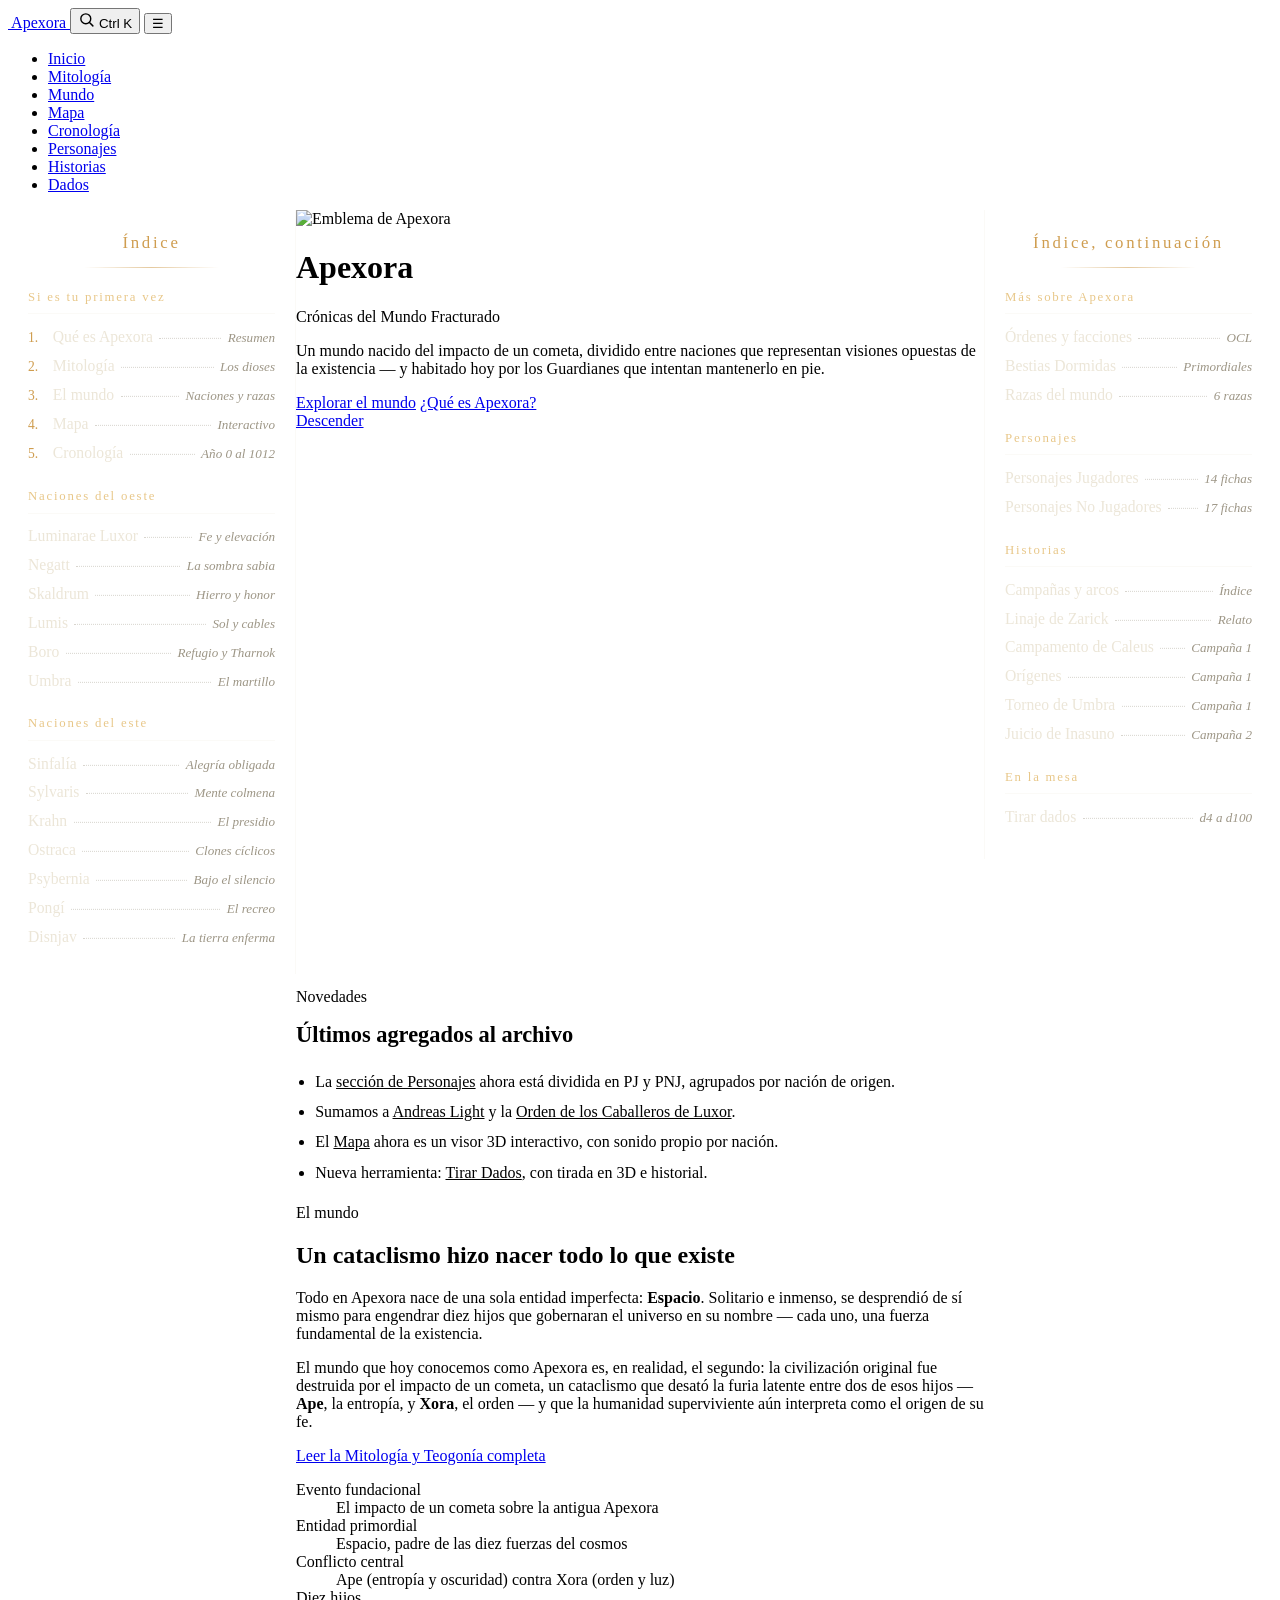
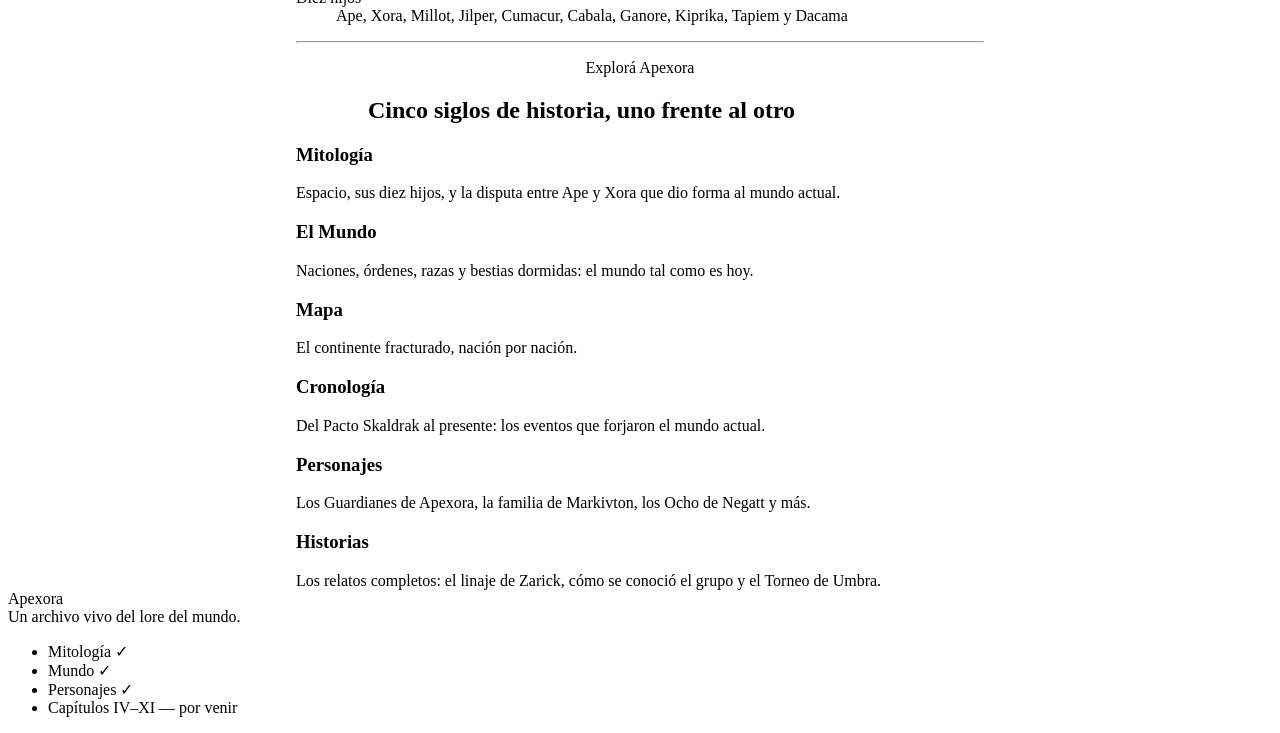
==== index.html @ 6aad014c "one more" ====
<!DOCTYPE html>
<html lang="es">
<head>
<meta charset="UTF-8">
<meta name="viewport" content="width=device-width, initial-scale=1.0">
<title>Apexora — Crónicas del Mundo Fracturado</title>
<meta name="description" content="Apexora: un mundo nacido del impacto de un cometa. Mitología, naciones, historia y los Guardianes que lo habitan hoy.">
<link rel="icon" href="assets/favicon.png" type="image/png">
<link rel="stylesheet" href="css/style.css">
<script>document.documentElement.classList.add('js');</script>

<style>
/* ==========================================================
   Portada con índices laterales (estilo índice de libro)
   Todo lo de esta portada vive acá, con prefijo .home-shell / .ix-
   ========================================================== */

.home-shell {
  --nav-h: 4.25rem;
  --ix-gold: var(--gold, #cf9d4f);
  --ix-gold-soft: var(--gold-soft, #e8c789);
  --ix-ink: var(--ink, #ece6d8);
  --ix-dim: var(--ink-dim, #9d9686);
  --ix-faint: var(--ink-faint, #6c6759);
  --ix-line: var(--line-strong, rgba(236, 230, 216, 0.2));

  display: grid;
  grid-template-columns: minmax(0, 1fr);
  grid-template-areas: "hero" "left" "right" "main";
  max-width: none;
  margin: 0;
}
.home-shell > .hero      { grid-area: hero; min-width: 0; min-height: 0; }
.home-shell > .ix-left   { grid-area: left; }
.home-shell > .ix-right  { grid-area: right; }
.home-shell > main       { grid-area: main; min-width: 0; }
.home-shell [id]         { scroll-margin-top: calc(var(--nav-h) + 1rem); }

/* ---------- El índice ---------- */
.book-index {
  padding: 1.4rem 1.25rem 1.75rem;
  font-size: 0.98rem;
  line-height: 1.35;
  border-top: 1px solid var(--ix-line);
}

.ix-title {
  margin: 0;
  text-align: center;
  text-wrap: balance;
  font-family: var(--f-display, "Cinzel", serif);
  font-size: 1.05rem;
  font-weight: 500;
  letter-spacing: 0.16em;
  color: var(--ix-gold);
}
.ix-title::after {
  content: "";
  display: block;
  width: 55%;
  height: 1px;
  margin: 0.75rem auto 0;
  background: linear-gradient(90deg, transparent, var(--ix-gold), transparent);
  opacity: 0.55;
}

.ix-group { margin-top: 1.3rem; }
.ix-group > summary {
  display: flex;
  align-items: center;
  justify-content: space-between;
  cursor: pointer;
  list-style: none;
  font-family: var(--f-display, "Cinzel", serif);
  font-size: 0.8rem;
  letter-spacing: 0.14em;
  color: var(--ix-gold-soft);
  padding-bottom: 0.45rem;
  border-bottom: 1px solid var(--ix-line);
}
.ix-group > summary::-webkit-details-marker { display: none; }
.ix-group > summary::after {
  content: "";
  width: 0.45rem; height: 0.45rem;
  border-right: 1.5px solid currentColor;
  border-bottom: 1.5px solid currentColor;
  transform: rotate(45deg) translateY(-2px);
  transition: transform 0.2s;
}
.ix-group[open] > summary::after { transform: rotate(-135deg) translateY(-2px); }

.ix-list { list-style: none; margin: 0.5rem 0 0; padding: 0; }
.ix-list li { position: relative; }

/* marcapáginas: aparece al señalar una entrada */
.ix-list li::before {
  content: "";
  position: absolute;
  left: -0.7rem; top: 0.3rem; bottom: 0.3rem;
  width: 2px;
  background: var(--ix-gold);
  transform: scaleY(0);
  transform-origin: top;
  transition: transform 0.18s ease-out;
}
.ix-list li:hover::before,
.ix-list li:focus-within::before { transform: scaleY(1); }

.ix-list a {
  display: flex;
  align-items: baseline;
  gap: 0.4rem;
  padding: 0.24rem 0;
  color: var(--ix-ink);
  text-decoration: none;
}
.ix-name { flex: 0 1 auto; }
.ix-lead {
  flex: 1 1 0.75rem;
  min-width: 0.75rem;
  border-bottom: 1px dotted var(--ix-dim);
  opacity: 0.4;
  transform: translateY(-0.2em);
}
.ix-note {
  flex: none;
  font-size: 0.82rem;
  font-style: italic;
  color: var(--ix-dim);
}
.ix-list a:hover .ix-name,
.ix-list a:focus-visible .ix-name { color: var(--ix-gold-soft); }
.ix-list a:hover .ix-lead,
.ix-list a:focus-visible .ix-lead { border-color: var(--ix-gold); opacity: 1; }

/* ruta numerada (esta sí es una secuencia) */
.ix-steps { counter-reset: ixstep; }
.ix-steps li { counter-increment: ixstep; }
.ix-steps a::before {
  content: counter(ixstep) ".";
  flex: none;
  width: 1.15rem;
  font-family: var(--f-display, "Cinzel", serif);
  font-size: 0.85rem;
  color: var(--ix-gold);
}

/* ---------- Angosto (celular): índices apilados, grupos plegables ---------- */
@media (max-width: 1179px) {
  /* el índice va justo debajo del hero, así que no hace falta "Descender" */
  .home-shell > .hero { padding: 5rem 1.75rem 3.5rem; }
  .home-shell > .hero .scroll-cue { display: none; }
}

/* Tablet: dos índices lado a lado, todo abierto */
@media (min-width: 720px) and (max-width: 1179px) {
  .home-shell {
    grid-template-columns: repeat(2, minmax(0, 1fr));
    grid-template-areas: "hero hero" "left right" "main main";
  }
  .home-shell > .ix-left { border-right: 1px solid var(--ix-line); }
}

/* Tablet y escritorio: los grupos no se pliegan */
@media (min-width: 720px) {
  .ix-group > summary { cursor: default; pointer-events: none; }
  .ix-group > summary::after { display: none; }
}

/* ---------- Ancho: índice | portada | índice ---------- */
@media (min-width: 1180px) {
  .home-shell {
    grid-template-columns: 18rem minmax(0, 1fr) 18rem;
    grid-template-areas:
      "left hero  right"
      "left main  right";
  }
  .home-shell > .hero { min-height: calc(100vh - var(--nav-h)); }

  .book-index {
    align-self: start;
    position: sticky;
    top: var(--nav-h);
    max-height: calc(100vh - var(--nav-h));
    max-height: calc(100dvh - var(--nav-h));
    overflow-y: auto;
    overscroll-behavior: contain;
    border-top: 0;
    scrollbar-width: thin;
    scrollbar-color: rgba(207, 157, 79, 0.35) transparent;
  }
  .ix-left  { border-right: 1px solid var(--ix-line); }
  .ix-right { border-left:  1px solid var(--ix-line); }
  .has-fixed-nav .book-index { padding-top: calc(var(--nav-h) + 1rem); }

  /* la columna central es más angosta: se reacomoda */
  .home-shell .intro-grid { grid-template-columns: minmax(0, 1fr); gap: 2rem; }
  .home-shell .nation-grid.cols-3 { grid-template-columns: repeat(2, minmax(0, 1fr)); }
}

@media (min-width: 1700px) {
  .home-shell { grid-template-columns: 20rem minmax(0, 1fr) 20rem; }
  .book-index { font-size: 1.03rem; padding-left: 1.5rem; padding-right: 1.5rem; }
}

/* Pantallas muy anchas: la columna central vuelve a tener lugar para el diseño original */
@media (min-width: 1500px) {
  .home-shell .intro-grid { grid-template-columns: 1.1fr 0.9fr; gap: 3rem; }
  .home-shell .nation-grid.cols-3 { grid-template-columns: repeat(3, minmax(0, 1fr)); }
}


/* ---------- Entrada animada del índice ----------
   Cada columna se desliza desde su borde; luego el título, los grupos y las
   entradas aparecen en cascada: el nombre entra, la línea de puntos se traza
   hacia la derecha y la nota se desvanece al final. En tablet y celular se
   dispara al llegar al índice; en escritorio, apenas carga la página. */
.js .book-index {
  --ix-ease: cubic-bezier(0.22, 0.72, 0.2, 1);
  --ix-from: -26px;
}
.js .ix-right { --ix-from: 26px; }

.js .book-index .ix-title,
.js .book-index .ix-group > summary,
.js .book-index .ix-list li {
  opacity: 0;
  transform: translateX(var(--ix-from));
  transition: opacity 0.75s var(--ix-ease), transform 0.9s var(--ix-ease);
  transition-delay: calc(var(--ix-base, 0.2s) + var(--i, 0) * 34ms);
}
.js .ix-title::after {
  transform: scaleX(0);
  transition: transform 1s var(--ix-ease);
  transition-delay: calc(var(--ix-base, 0.2s) + 0.25s);
}
.js .ix-lead {
  transform-origin: left center;
  transform: translateY(-0.2em) scaleX(0);
  transition: transform 0.85s var(--ix-ease);
  transition-delay: calc(var(--ix-base, 0.2s) + var(--i, 0) * 34ms + 0.22s);
}
.js .ix-note {
  opacity: 0;
  transition: opacity 0.6s ease;
  transition-delay: calc(var(--ix-base, 0.2s) + var(--i, 0) * 34ms + 0.4s);
}

.js .book-index.is-in .ix-title,
.js .book-index.is-in .ix-group > summary,
.js .book-index.is-in .ix-list li { opacity: 1; transform: none; }
.js .book-index.is-in .ix-title::after { transform: scaleX(1); }
.js .book-index.is-in .ix-lead { transform: translateY(-0.2em) scaleX(1); }
.js .book-index.is-in .ix-note { opacity: 1; }

@media (prefers-reduced-motion: reduce) {
  .js .book-index .ix-title,
  .js .book-index .ix-group > summary,
  .js .book-index .ix-list li,
  .js .ix-note { opacity: 1; transform: none; transition: none; }
  .js .ix-title::after { transform: none; transition: none; }
  .js .ix-lead { transform: translateY(-0.2em); transition: none; }
}

@media (prefers-reduced-motion: reduce) {
  .ix-list li::before, .ix-group > summary::after { transition: none; }
}
</style>
</head>
<body>

<nav class="nav">
  <div class="nav-inner">
    <a href="index.html" class="nav-logo">
      <img class="nav-logo-mark" src="assets/logo-96.png" alt="">
      Apexora
    </a>
    <button class="nav-search-btn" id="search-trigger" type="button" aria-label="Buscar en Apexora (Ctrl K)">
      <svg viewBox="0 0 24 24" width="17" height="17" aria-hidden="true"><circle cx="11" cy="11" r="7" fill="none" stroke="currentColor" stroke-width="2"/><line x1="21" y1="21" x2="16.2" y2="16.2" stroke="currentColor" stroke-width="2" stroke-linecap="round"/></svg>
      <span class="nav-search-kbd">Ctrl K</span>
    </button>
    <button class="nav-toggle" aria-label="Abrir menú" aria-expanded="false">&#9776;</button>
    <ul class="nav-links">
      <li><a href="index.html" class="active">Inicio</a></li>
      <li><a href="mitologia.html">Mitología</a></li>
      <li><a href="mundo.html">Mundo</a></li>
      <li><a href="mapa.html">Mapa</a></li>
      <li><a href="linea-tiempo.html">Cronología</a></li>
      <li><a href="personajes.html">Personajes</a></li>
      <li><a href="historias.html">Historias</a></li>
      <li><a href="dados.html">Dados</a></li>
    </ul>
  </div>
</nav>

<div class="search-overlay" id="search-overlay" hidden>
  <div class="search-modal" role="dialog" aria-modal="true" aria-label="Buscar en Apexora">
    <div class="search-input-row">
      <svg viewBox="0 0 24 24" width="18" height="18" aria-hidden="true"><circle cx="11" cy="11" r="7" fill="none" stroke="currentColor" stroke-width="2"/><line x1="21" y1="21" x2="16.2" y2="16.2" stroke="currentColor" stroke-width="2" stroke-linecap="round"/></svg>
      <input type="text" id="search-input" placeholder="Buscar naciones, personajes, historias..." autocomplete="off" aria-label="Buscar en Apexora">
      <kbd>Esc</kbd>
    </div>
    <ul class="search-results" id="search-results"></ul>
    <p class="search-empty hint" id="search-empty" hidden>Sin resultados. Probá con otro término.</p>
  </div>
</div>


<div class="home-shell">

  <!-- ===== Índice izquierdo ===== -->
  <nav class="book-index ix-left" aria-label="Índice del sitio, primera parte">
    <h2 class="ix-title">Índice</h2>

    <details class="ix-group" open>
      <summary>Si es tu primera vez</summary>
      <ol class="ix-list ix-steps">
        <li><a href="#que-es"><span class="ix-name">Qué es Apexora</span><span class="ix-lead" aria-hidden="true"></span><span class="ix-note">Resumen</span></a></li>
        <li><a href="mitologia.html"><span class="ix-name">Mitología</span><span class="ix-lead" aria-hidden="true"></span><span class="ix-note">Los dioses</span></a></li>
        <li><a href="mundo.html"><span class="ix-name">El mundo</span><span class="ix-lead" aria-hidden="true"></span><span class="ix-note">Naciones y razas</span></a></li>
        <li><a href="mapa.html"><span class="ix-name">Mapa</span><span class="ix-lead" aria-hidden="true"></span><span class="ix-note">Interactivo</span></a></li>
        <li><a href="linea-tiempo.html"><span class="ix-name">Cronología</span><span class="ix-lead" aria-hidden="true"></span><span class="ix-note">Año 0 al 1012</span></a></li>
      </ol>
    </details>

    <details class="ix-group" open>
      <summary>Naciones del oeste</summary>
      <ul class="ix-list">
        <li><a href="mundo.html#nacion-luminarae"><span class="ix-name">Luminarae Luxor</span><span class="ix-lead" aria-hidden="true"></span><span class="ix-note">Fe y elevación</span></a></li>
        <li><a href="mundo.html#nacion-negatt"><span class="ix-name">Negatt</span><span class="ix-lead" aria-hidden="true"></span><span class="ix-note">La sombra sabia</span></a></li>
        <li><a href="mundo.html#nacion-skaldrum"><span class="ix-name">Skaldrum</span><span class="ix-lead" aria-hidden="true"></span><span class="ix-note">Hierro y honor</span></a></li>
        <li><a href="mundo.html#nacion-lumis"><span class="ix-name">Lumis</span><span class="ix-lead" aria-hidden="true"></span><span class="ix-note">Sol y cables</span></a></li>
        <li><a href="mundo.html#nacion-boro"><span class="ix-name">Boro</span><span class="ix-lead" aria-hidden="true"></span><span class="ix-note">Refugio y Tharnok</span></a></li>
        <li><a href="mundo.html#nacion-umbra"><span class="ix-name">Umbra</span><span class="ix-lead" aria-hidden="true"></span><span class="ix-note">El martillo</span></a></li>
      </ul>
    </details>

    <details class="ix-group" open>
      <summary>Naciones del este</summary>
      <ul class="ix-list">
        <li><a href="mundo.html#nacion-sinfalia"><span class="ix-name">Sinfalía</span><span class="ix-lead" aria-hidden="true"></span><span class="ix-note">Alegría obligada</span></a></li>
        <li><a href="mundo.html#nacion-sylvaris"><span class="ix-name">Sylvaris</span><span class="ix-lead" aria-hidden="true"></span><span class="ix-note">Mente colmena</span></a></li>
        <li><a href="mundo.html#nacion-krahn"><span class="ix-name">Krahn</span><span class="ix-lead" aria-hidden="true"></span><span class="ix-note">El presidio</span></a></li>
        <li><a href="mundo.html#nacion-ostraca"><span class="ix-name">Ostraca</span><span class="ix-lead" aria-hidden="true"></span><span class="ix-note">Clones cíclicos</span></a></li>
        <li><a href="mundo.html#nacion-psybernia"><span class="ix-name">Psybernia</span><span class="ix-lead" aria-hidden="true"></span><span class="ix-note">Bajo el silencio</span></a></li>
        <li><a href="mundo.html#nacion-pongi"><span class="ix-name">Pongí</span><span class="ix-lead" aria-hidden="true"></span><span class="ix-note">El recreo</span></a></li>
        <li><a href="mundo.html#nacion-disnjav"><span class="ix-name">Disnjav</span><span class="ix-lead" aria-hidden="true"></span><span class="ix-note">La tierra enferma</span></a></li>
      </ul>
    </details>
  </nav>

  <!-- ===== Centro: la portada de siempre ===== -->
  <header class="hero">
    <div class="starfield" aria-hidden="true"></div>
    <img class="hero-emblem" src="assets/logo-360.png" alt="Emblema de Apexora">
    <h1>Apexora</h1>
    <p class="tagline">Crónicas del Mundo Fracturado</p>
    <p class="lede">Un mundo nacido del impacto de un cometa, dividido entre naciones que representan visiones opuestas de la existencia — y habitado hoy por los Guardianes que intentan mantenerlo en pie.</p>
    <div class="hero-actions">
      <a href="mundo.html" class="btn btn-primary">Explorar el mundo</a>
      <a href="#que-es" class="btn btn-ghost">¿Qué es Apexora?</a>
    </div>
    <a href="#que-es" class="scroll-cue">Descender</a>
  </header>

  <main>

  <section style="padding-top:3rem;">
    <div class="wrap">
      <div class="panel" style="border-top:2px solid var(--gold-soft);">
        <p class="eyebrow">Novedades</p>
        <h2 style="margin-top:0.5rem;font-size:1.4rem;">Últimos agregados al archivo</h2>
        <ul style="margin-top:1rem;padding-left:1.2rem;color:var(--ink-dim);line-height:1.9;">
          <li>La <a href="personajes.html#pj" style="color:var(--gold-soft);">sección de Personajes</a> ahora está dividida en PJ y PNJ, agrupados por nación de origen.</li>
          <li>Sumamos a <a href="personajes.html#personaje-andreas" style="color:var(--gold-soft);">Andreas Light</a> y la <a href="mundo.html#orden-ocl" style="color:var(--gold-soft);">Orden de los Caballeros de Luxor</a>.</li>
          <li>El <a href="mapa.html" style="color:var(--gold-soft);">Mapa</a> ahora es un visor 3D interactivo, con sonido propio por nación.</li>
          <li>Nueva herramienta: <a href="dados.html" style="color:var(--gold-soft);">Tirar Dados</a>, con tirada en 3D e historial.</li>
        </ul>
      </div>
    </div>
  </section>

  <section id="que-es">
    <div class="wrap">
      <div class="intro-grid">
        <div class="prose">
          <p class="eyebrow">El mundo</p>
          <h2>Un cataclismo hizo nacer todo lo que existe</h2>
          <p>Todo en Apexora nace de una sola entidad imperfecta: <strong>Espacio</strong>. Solitario e inmenso, se desprendió de sí mismo para engendrar diez hijos que gobernaran el universo en su nombre — cada uno, una fuerza fundamental de la existencia.</p>
          <p>El mundo que hoy conocemos como Apexora es, en realidad, el segundo: la civilización original fue destruida por el impacto de un cometa, un cataclismo que desató la furia latente entre dos de esos hijos — <strong>Ape</strong>, la entropía, y <strong>Xora</strong>, el orden — y que la humanidad superviviente aún interpreta como el origen de su fe.</p>
          <p><a href="mitologia.html" class="btn btn-ghost" style="margin-top:0.5rem;">Leer la Mitología y Teogonía completa</a></p>
        </div>
        <dl class="fact-list">
          <div>
            <dt>Evento fundacional</dt>
            <dd>El impacto de un cometa sobre la antigua Apexora</dd>
          </div>
          <div>
            <dt>Entidad primordial</dt>
            <dd>Espacio, padre de las diez fuerzas del cosmos</dd>
          </div>
          <div>
            <dt>Conflicto central</dt>
            <dd>Ape (entropía y oscuridad) contra Xora (orden y luz)</dd>
          </div>
          <div>
            <dt>Diez hijos</dt>
            <dd>Ape, Xora, Millot, Jilper, Cumacur, Cabala, Ganore, Kiprika, Tapiem y Dacama</dd>
          </div>
        </dl>
      </div>
    </div>
  </section>

  <hr class="divider">

  <section>
    <div class="wrap">
      <div class="section-head center" style="margin-left:auto;margin-right:auto;max-width:34rem;">
        <p class="eyebrow" style="text-align:center;">Explorá Apexora</p>
        <h2>Cinco siglos de historia, uno frente al otro</h2>
      </div>
      <div class="nation-grid cols-3">
        <article class="nation-card">
          <h3><a href="mitologia.html" style="text-decoration:none;color:inherit;">Mitología</a></h3>
          <p style="color:var(--ink-dim);margin:0;">Espacio, sus diez hijos, y la disputa entre Ape y Xora que dio forma al mundo actual.</p>
        </article>
        <article class="nation-card">
          <h3><a href="mundo.html" style="text-decoration:none;color:inherit;">El Mundo</a></h3>
          <p style="color:var(--ink-dim);margin:0;">Naciones, órdenes, razas y bestias dormidas: el mundo tal como es hoy.</p>
        </article>
        <article class="nation-card">
          <h3><a href="mapa.html" style="text-decoration:none;color:inherit;">Mapa</a></h3>
          <p style="color:var(--ink-dim);margin:0;">El continente fracturado, nación por nación.</p>
        </article>
        <article class="nation-card umbra-accent">
          <h3><a href="linea-tiempo.html" style="text-decoration:none;color:inherit;">Cronología</a></h3>
          <p style="color:var(--ink-dim);margin:0;">Del Pacto Skaldrak al presente: los eventos que forjaron el mundo actual.</p>
        </article>
        <article class="nation-card umbra-accent">
          <h3><a href="personajes.html" style="text-decoration:none;color:inherit;">Personajes</a></h3>
          <p style="color:var(--ink-dim);margin:0;">Los Guardianes de Apexora, la familia de Markivton, los Ocho de Negatt y más.</p>
        </article>
        <article class="nation-card umbra-accent">
          <h3><a href="historias.html" style="text-decoration:none;color:inherit;">Historias</a></h3>
          <p style="color:var(--ink-dim);margin:0;">Los relatos completos: el linaje de Zarick, cómo se conoció el grupo y el Torneo de Umbra.</p>
        </article>
      </div>
    </div>
  </section>

  </main>

  <!-- ===== Índice derecho ===== -->
  <nav class="book-index ix-right" aria-label="Índice del sitio, segunda parte">
    <h2 class="ix-title">Índice, continuación</h2>

    <details class="ix-group" open>
      <summary>Más sobre Apexora</summary>
      <ul class="ix-list">
        <li><a href="mundo.html#ordenes"><span class="ix-name">Órdenes y facciones</span><span class="ix-lead" aria-hidden="true"></span><span class="ix-note">OCL</span></a></li>
        <li><a href="mundo.html#bestias"><span class="ix-name">Bestias Dormidas</span><span class="ix-lead" aria-hidden="true"></span><span class="ix-note">Primordiales</span></a></li>
        <li><a href="mundo.html#razas"><span class="ix-name">Razas del mundo</span><span class="ix-lead" aria-hidden="true"></span><span class="ix-note">6 razas</span></a></li>
      </ul>
    </details>

    <details class="ix-group" open>
      <summary>Personajes</summary>
      <ul class="ix-list">
        <li><a href="personajes.html#pj"><span class="ix-name">Personajes Jugadores</span><span class="ix-lead" aria-hidden="true"></span><span class="ix-note">14 fichas</span></a></li>
        <li><a href="personajes.html#pnj"><span class="ix-name">Personajes No Jugadores</span><span class="ix-lead" aria-hidden="true"></span><span class="ix-note">17 fichas</span></a></li>
      </ul>
    </details>

    <details class="ix-group" open>
      <summary>Historias</summary>
      <ul class="ix-list">
        <li><a href="historias.html#campanas"><span class="ix-name">Campañas y arcos</span><span class="ix-lead" aria-hidden="true"></span><span class="ix-note">Índice</span></a></li>
        <li><a href="historias.html#linaje-zarick"><span class="ix-name">Linaje de Zarick</span><span class="ix-lead" aria-hidden="true"></span><span class="ix-note">Relato</span></a></li>
        <li><a href="historias.html#guardianes-1"><span class="ix-name">Campamento de Caleus</span><span class="ix-lead" aria-hidden="true"></span><span class="ix-note">Campaña 1</span></a></li>
        <li><a href="historias.html#guardianes-2"><span class="ix-name">Orígenes</span><span class="ix-lead" aria-hidden="true"></span><span class="ix-note">Campaña 1</span></a></li>
        <li><a href="historias.html#guardianes-3"><span class="ix-name">Torneo de Umbra</span><span class="ix-lead" aria-hidden="true"></span><span class="ix-note">Campaña 1</span></a></li>
        <li><a href="historias.html#juicio-inasuno"><span class="ix-name">Juicio de Inasuno</span><span class="ix-lead" aria-hidden="true"></span><span class="ix-note">Campaña 2</span></a></li>
      </ul>
    </details>

    <details class="ix-group" open>
      <summary>En la mesa</summary>
      <ul class="ix-list">
        <li><a href="dados.html"><span class="ix-name">Tirar dados</span><span class="ix-lead" aria-hidden="true"></span><span class="ix-note">d4 a d100</span></a></li>
      </ul>
    </details>
  </nav>

</div>

<footer>
  <div class="wrap footer-inner">
    <div>
      <div class="f-title">Apexora</div>
      <div>Un archivo vivo del lore del mundo.</div>
    </div>
    <ul class="roadmap">
      <li>Mitología ✓</li>
      <li>Mundo ✓</li>
      <li>Personajes ✓</li>
      <li>Capítulos IV–XI — por venir</li>
    </ul>
  </div>
</footer>

<script src="js/main.js"></script>
<script>
(function () {
  var shell = document.querySelector('.home-shell');
  if (!shell) return;

  // Altura real de la barra superior (y si está fija, para no quedar tapados)
  var topNav = document.querySelector('.nav');
  function measureNav() {
    if (!topNav) return;
    shell.style.setProperty('--nav-h', topNav.offsetHeight + 'px');
    shell.classList.toggle('has-fixed-nav', getComputedStyle(topNav).position === 'fixed');
  }
  measureNav();
  window.addEventListener('resize', measureNav);

  // Animación de entrada: numera los elementos de cada columna (para la cascada)
  // y la dispara cuando el índice entra en pantalla.
  var cols = Array.prototype.slice.call(shell.querySelectorAll('.book-index'));
  cols.forEach(function (col, c) {
    var n = 0;
    col.querySelectorAll('.ix-title, .ix-group > summary, .ix-list li').forEach(function (el) {
      el.style.setProperty('--i', n++);
    });
    col.style.setProperty('--ix-base', (0.3 + c * 0.14) + 's');
  });
  if ('IntersectionObserver' in window) {
    var io = new IntersectionObserver(function (entries) {
      entries.forEach(function (e) {
        if (e.isIntersecting) { e.target.classList.add('is-in'); io.unobserve(e.target); }
      });
    }, { threshold: 0.08 });
    cols.forEach(function (col) { io.observe(col); });
  } else {
    cols.forEach(function (col) { col.classList.add('is-in'); });
  }

  // Tablet y escritorio: todos los grupos abiertos. Celular: solo el primero de cada índice.
  var wide = window.matchMedia('(min-width: 720px)');
  var groups = Array.prototype.slice.call(shell.querySelectorAll('.ix-group'));

  function syncGroups() {
    groups.forEach(function (g) {
      g.open = wide.matches ? true : g === g.parentNode.querySelector('.ix-group');
    });
  }
  syncGroups();
  if (wide.addEventListener) wide.addEventListener('change', syncGroups);
  else wide.addListener(syncGroups);

  // Con espacio suficiente no se pueden plegar (ni con teclado)
  groups.forEach(function (g) {
    g.addEventListener('toggle', function () {
      if (wide.matches && !g.open) g.open = true;
    });
  });
})();
</script>
<script src="js/search-data.js"></script>
<script src="js/search.js"></script>
<script type="module">
import { onSesion, registrarVisita } from "https://apexora.github.io/Portal/apexora-core.js";
onSesion((u) => { if (u?.email?.endsWith("@apexora-sala.app")) registrarVisita(); });
</script>
</body>
</html>
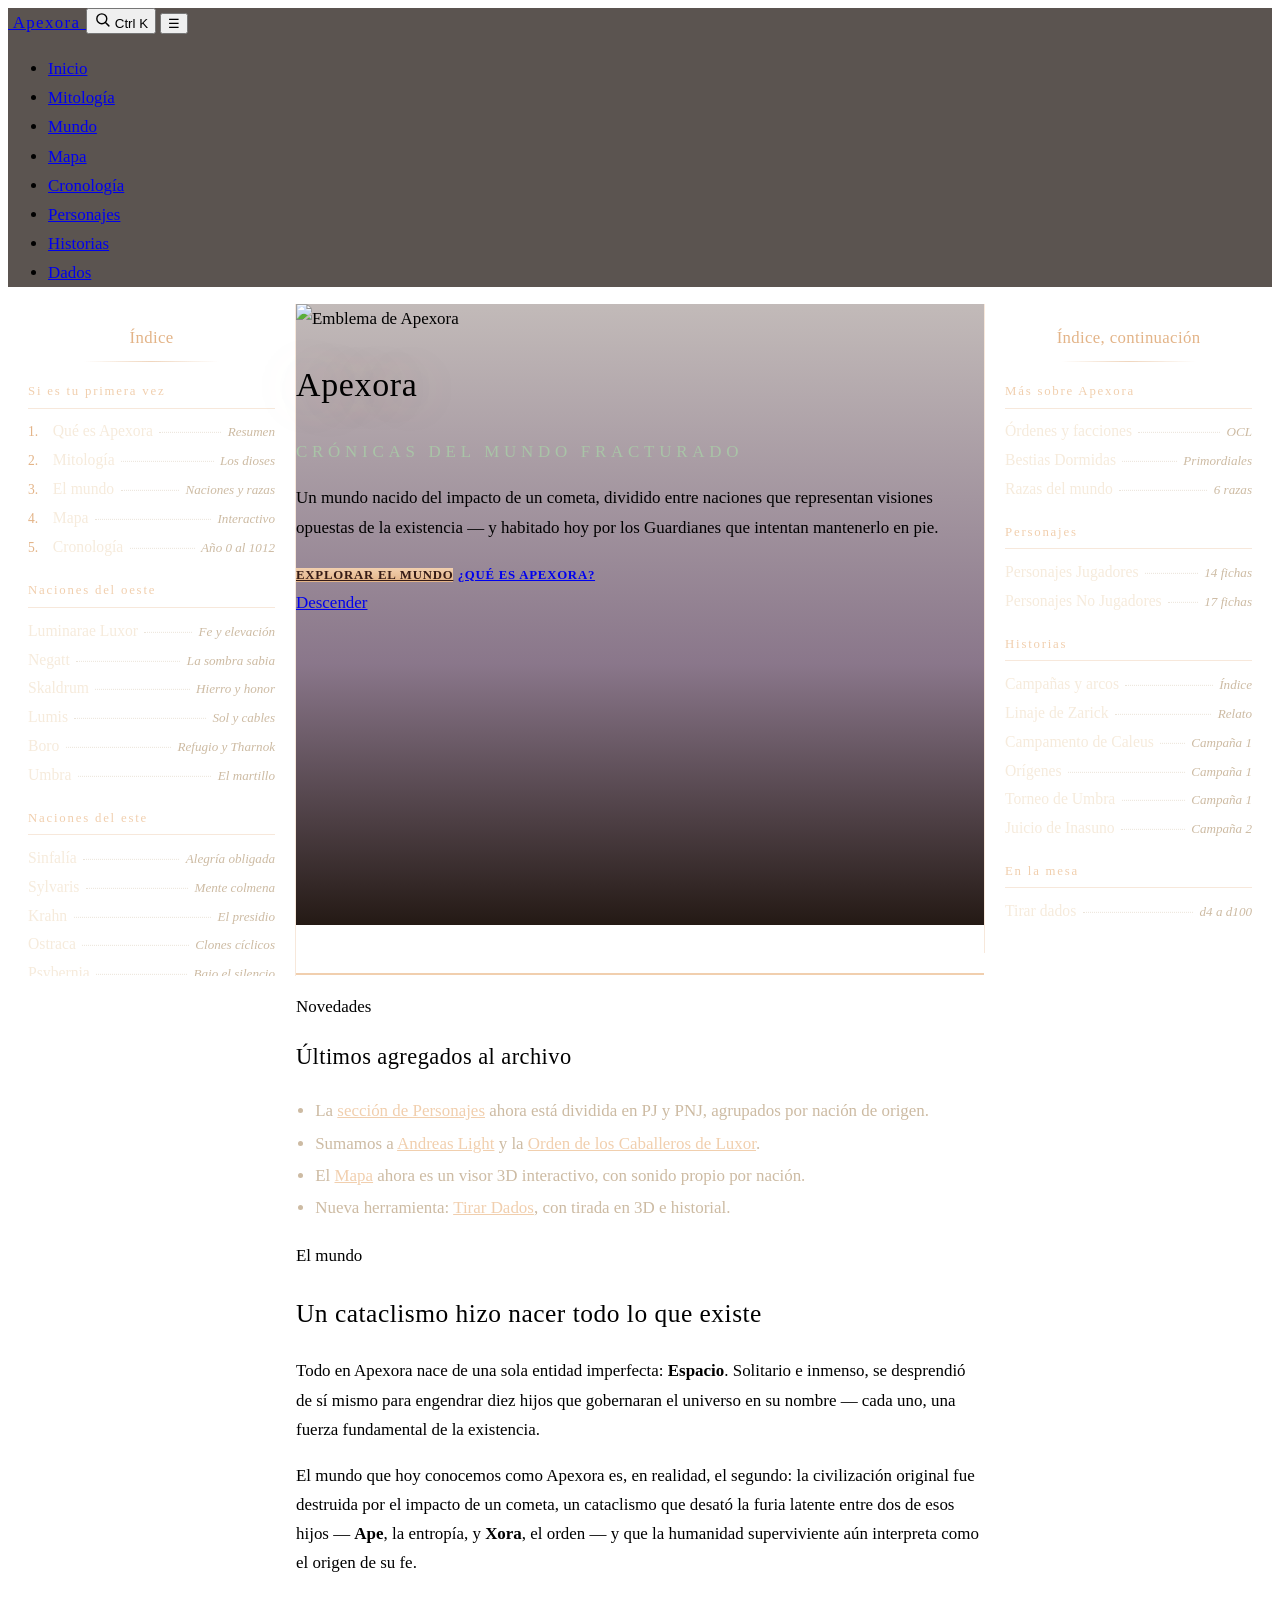
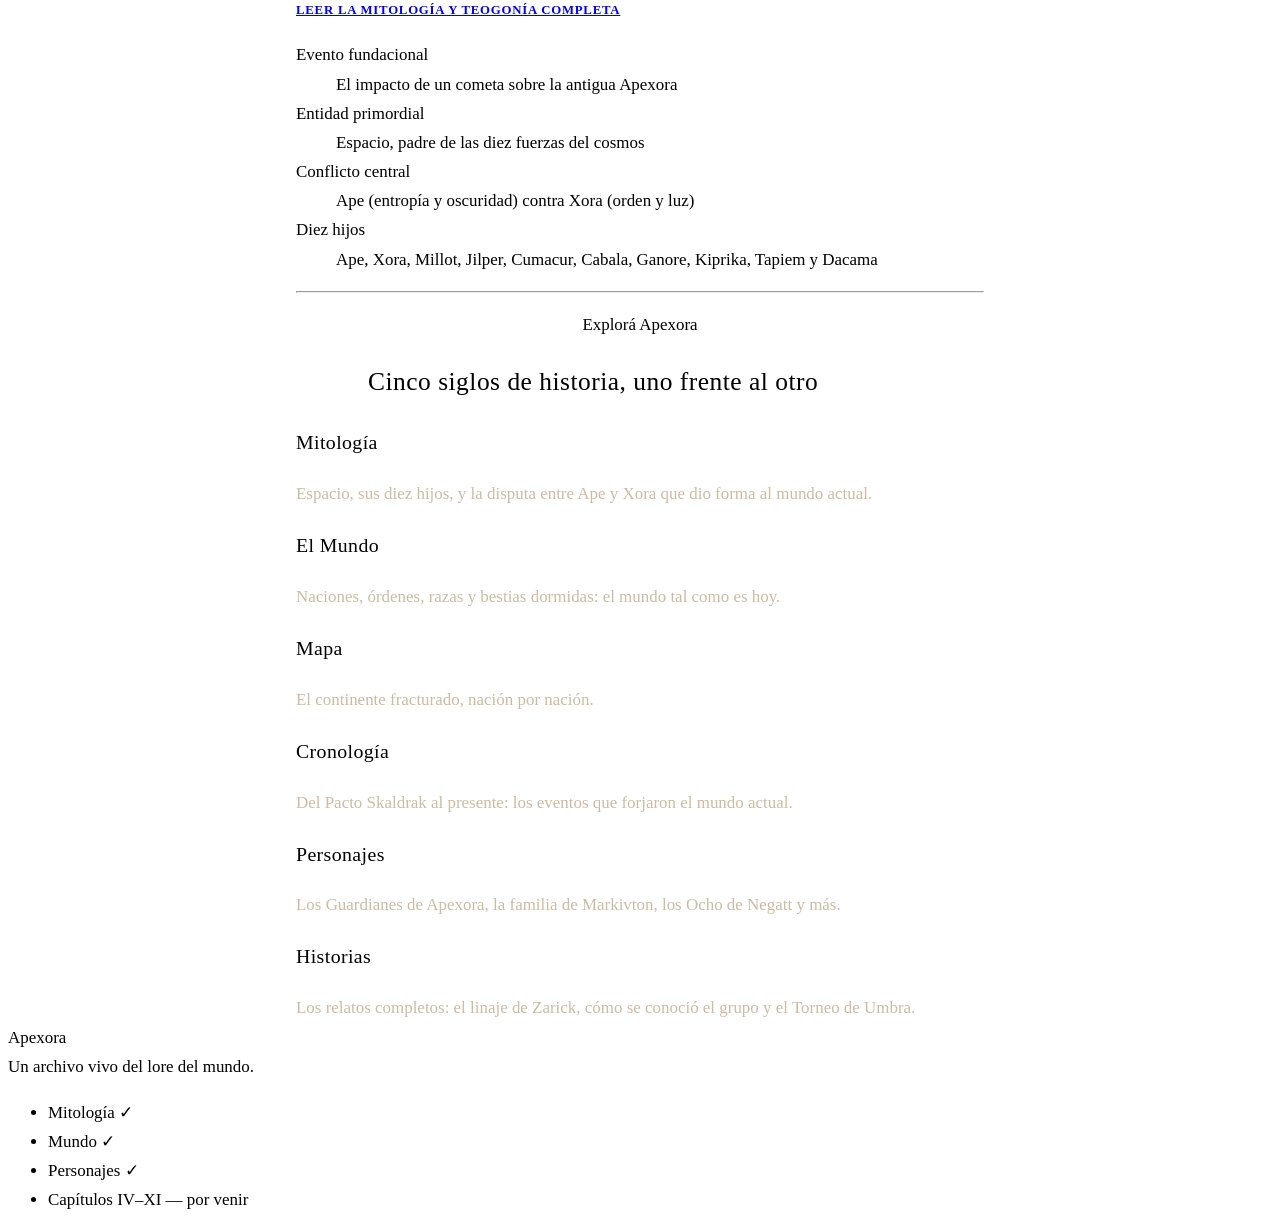
==== commit 10f64b88: "portal 2" ====
--- a/index.html
+++ b/index.html
@@ -1,5 +1,5 @@
 <!DOCTYPE html>
-<html lang="es">
+<html lang="es" data-mood="lore">
 <head>
 <meta charset="UTF-8">
 <meta name="viewport" content="width=device-width, initial-scale=1.0">
@@ -266,6 +266,9 @@
   .ix-list li::before, .ix-group > summary::after { transition: none; }
 }
 </style>
+<script>try{var k='apx-arr:lore';if(sessionStorage.getItem(k))document.documentElement.classList.add('apx-seen');else sessionStorage.setItem(k,1)}catch(e){}</script>
+<link rel="stylesheet" href="https://apexora.github.io/Portal/apexora-ui.css">
+<link rel="stylesheet" href="css/apexora-theme.css">
 </head>
 <body>
 
@@ -510,6 +513,7 @@
 </footer>
 
 <script src="js/main.js"></script>
+<script type="module" src="js/apexora.js"></script>
 <script>
 (function () {
   var shell = document.querySelector('.home-shell');
@@ -569,9 +573,5 @@
 </script>
 <script src="js/search-data.js"></script>
 <script src="js/search.js"></script>
-<script type="module">
-import { onSesion, registrarVisita } from "https://apexora.github.io/Portal/apexora-core.js";
-onSesion((u) => { if (u?.email?.endsWith("@apexora-sala.app")) registrarVisita(); });
-</script>
 </body>
 </html>
--- a/css/apexora-theme.css
+++ b/css/apexora-theme.css
@@ -0,0 +1,22 @@
+/* Lore · "tierra y salvia": corteza + arena, salvia como acento. Se carga después de style.css */
+:root[data-mood="lore"] {
+  --bg: #1d120d; --bg-elev: #2a1a14; --bg-elev-2: #351b16;
+  --gold: #e3b488; --gold-soft: #f1cfae; --umbra: #b64e6f; --umbra-soft: #d56e6f;
+  --ink: #f6ebdc; --ink-dim: #cdbba3; --ink-faint: #ab9a82;
+  --line: rgba(227,180,136,.16); --line-strong: rgba(227,180,136,.30);
+  --f-display: var(--apx-display); --f-deco: var(--apx-display); --f-body: var(--apx-body);
+  font-synthesis: none;
+}
+:root[data-mood="lore"] body { font-size: 1.06rem; line-height: 1.72; }
+:root[data-mood="lore"] h1, :root[data-mood="lore"] h2, :root[data-mood="lore"] h3 { font-weight: 400; letter-spacing: .02em; }
+:root[data-mood="lore"] .nav { background: rgba(29,18,13,.72); }
+:root[data-mood="lore"] .nav-logo { letter-spacing: .08em; }
+:root[data-mood="lore"] .hero {
+  background-image: linear-gradient(180deg, rgba(53,27,22,.30) 0%, rgba(66,35,67,.62) 58%, rgba(29,18,13,.97) 100%), url('../assets/hero-landscape.jpg');
+}
+:root[data-mood="lore"] .hero h1 { text-shadow: 0 0 50px rgba(227,180,136,.35); }
+:root[data-mood="lore"] .hero .tagline { color: #a9c4a7; letter-spacing: .28em; text-transform: uppercase; font: 500 .85rem/1.4 var(--apx-body); }
+:root[data-mood="lore"] .btn { font-family: var(--apx-body); font-weight: 600; letter-spacing: .06em; text-transform: uppercase; font-size: .8rem; }
+:root[data-mood="lore"] .btn-primary { background: linear-gradient(180deg, #f1cfae, #e3b488); color: #351b16; }
+:root[data-mood="lore"] .btn-ghost:hover { border-color: #a9c4a7; color: #a9c4a7; }
+:root[data-mood="lore"] ::selection { background: #759773; color: #1d120d; }
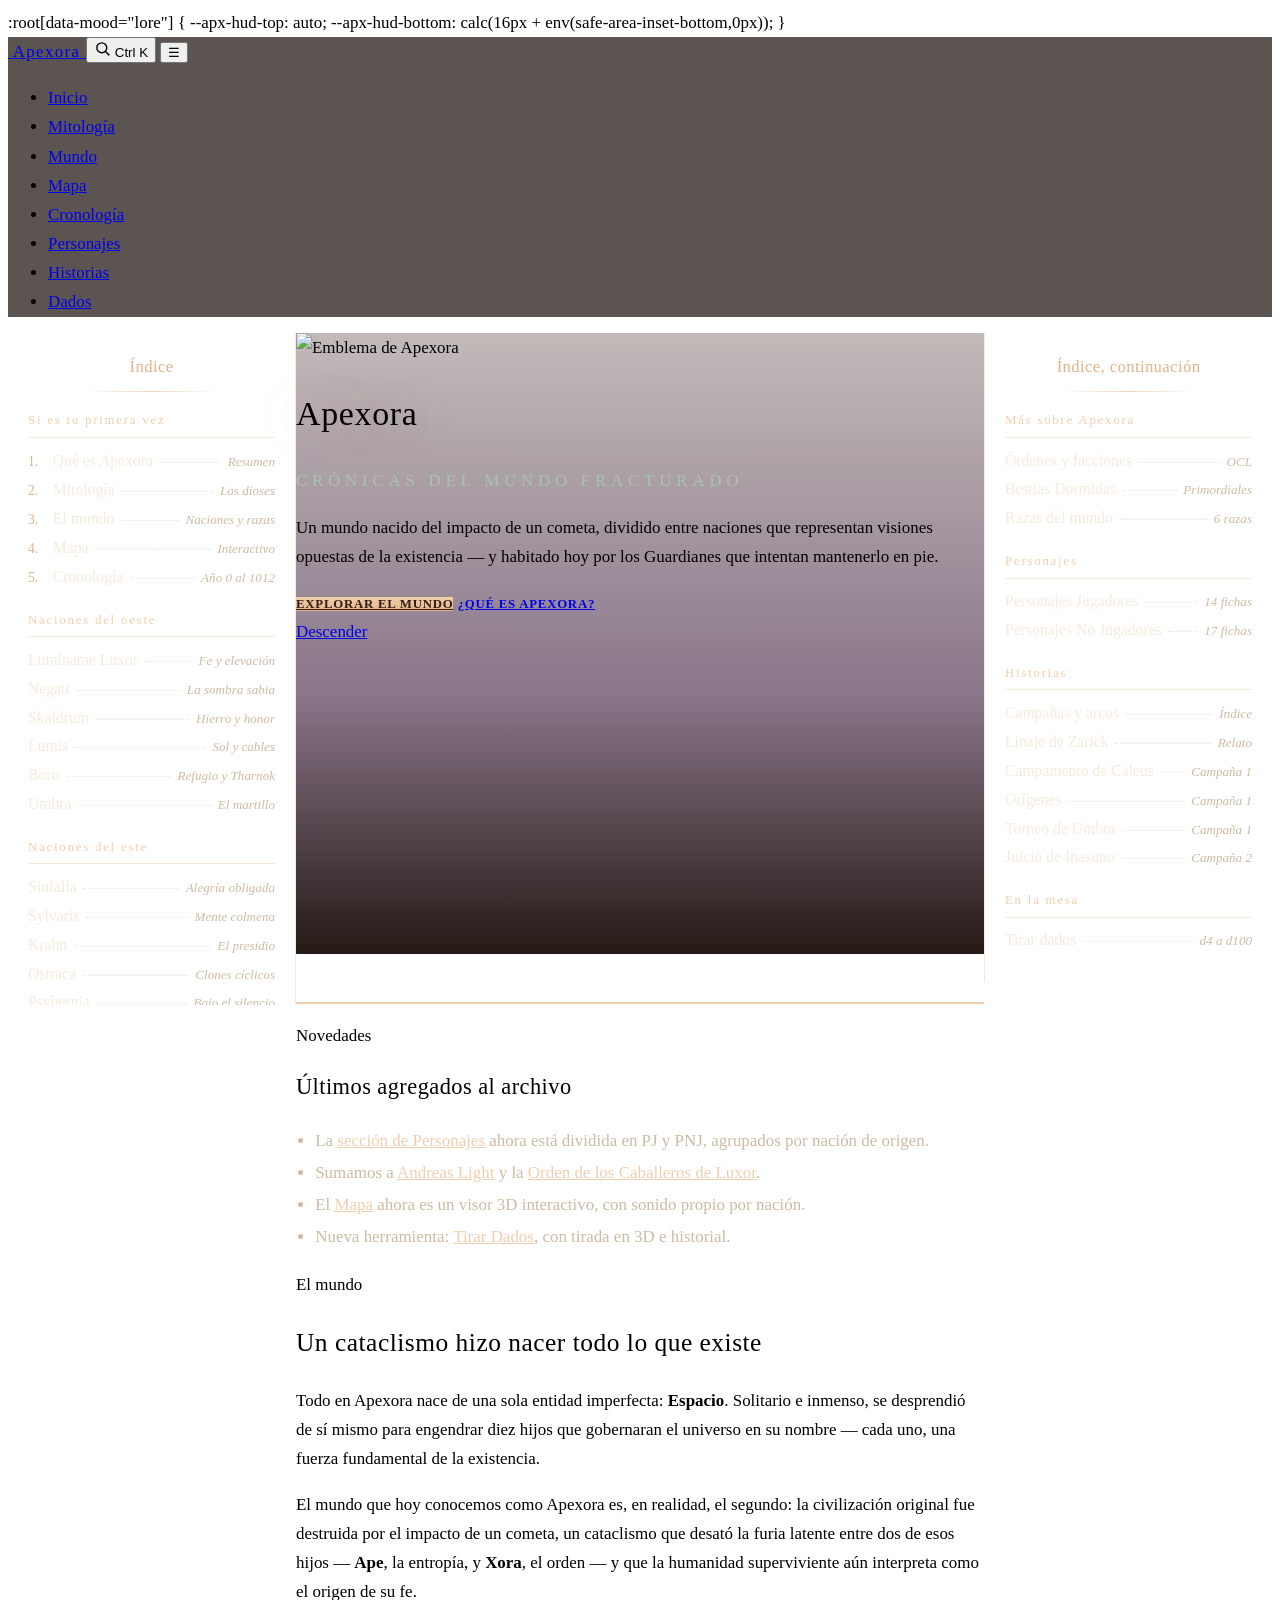
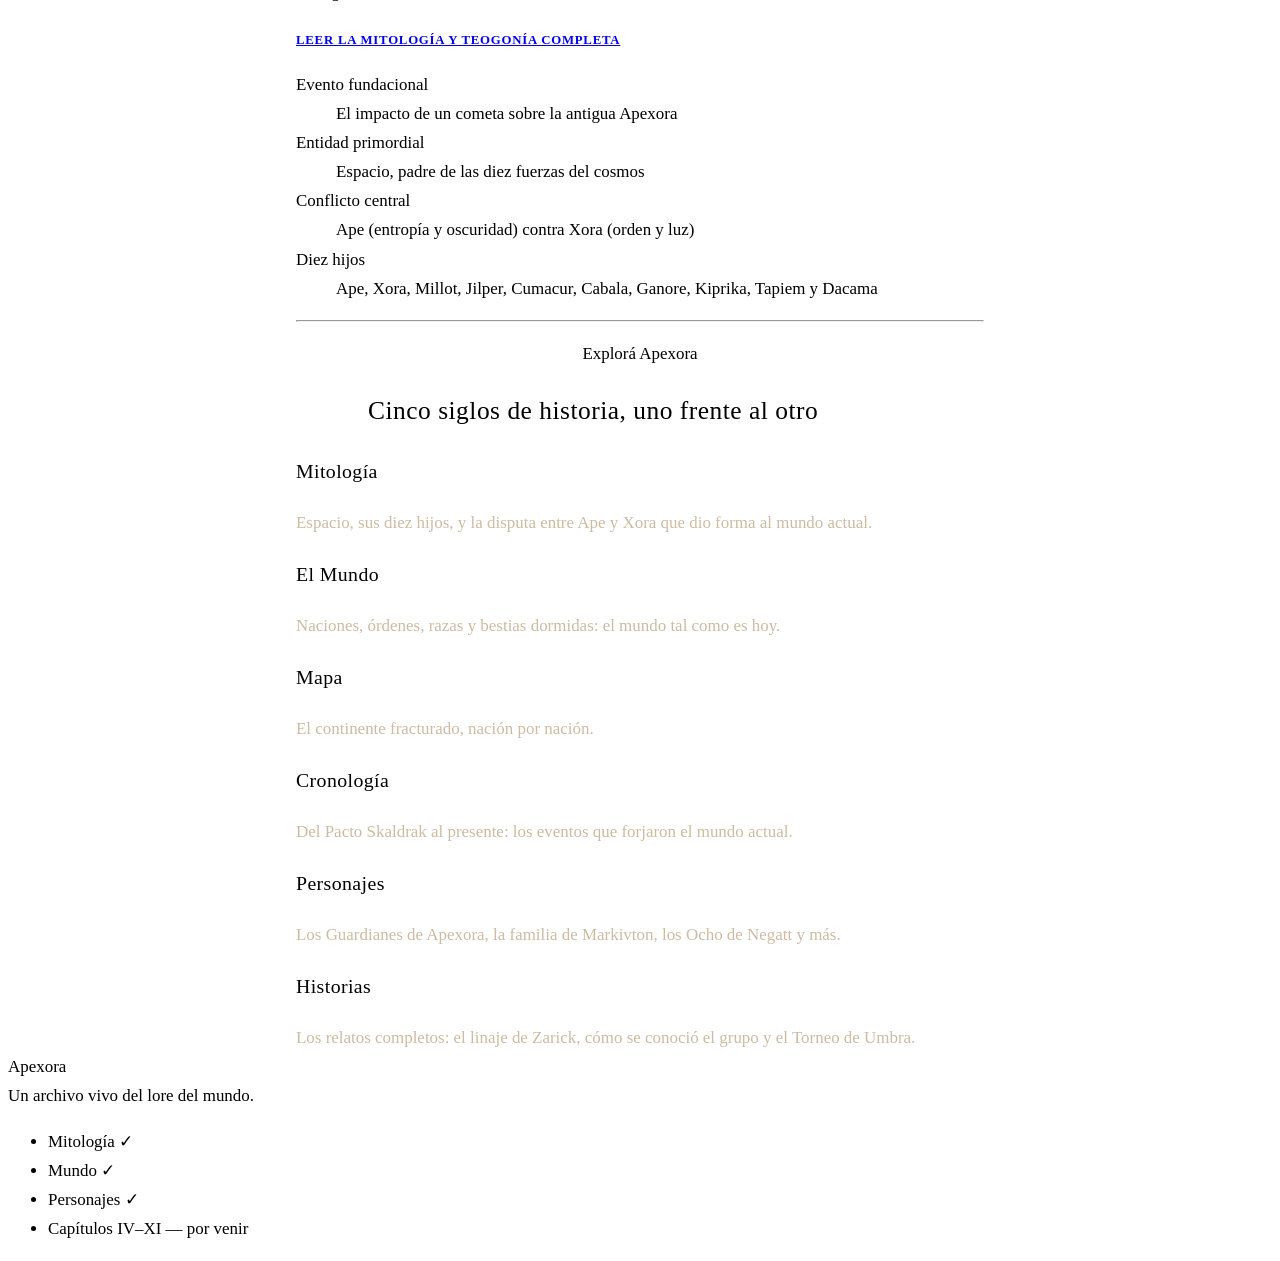
==== commit 54beeb54: "portal 4" ====
--- a/index.html
+++ b/index.html
@@ -268,6 +268,7 @@
 </style>
 <script>try{var k='apx-arr:lore';if(sessionStorage.getItem(k))document.documentElement.classList.add('apx-seen');else sessionStorage.setItem(k,1)}catch(e){}</script>
 <link rel="stylesheet" href="https://apexora.github.io/Portal/apexora-ui.css">
+:root[data-mood="lore"] { --apx-hud-top: auto; --apx-hud-bottom: calc(16px + env(safe-area-inset-bottom,0px)); }
 <link rel="stylesheet" href="css/apexora-theme.css">
 </head>
 <body>
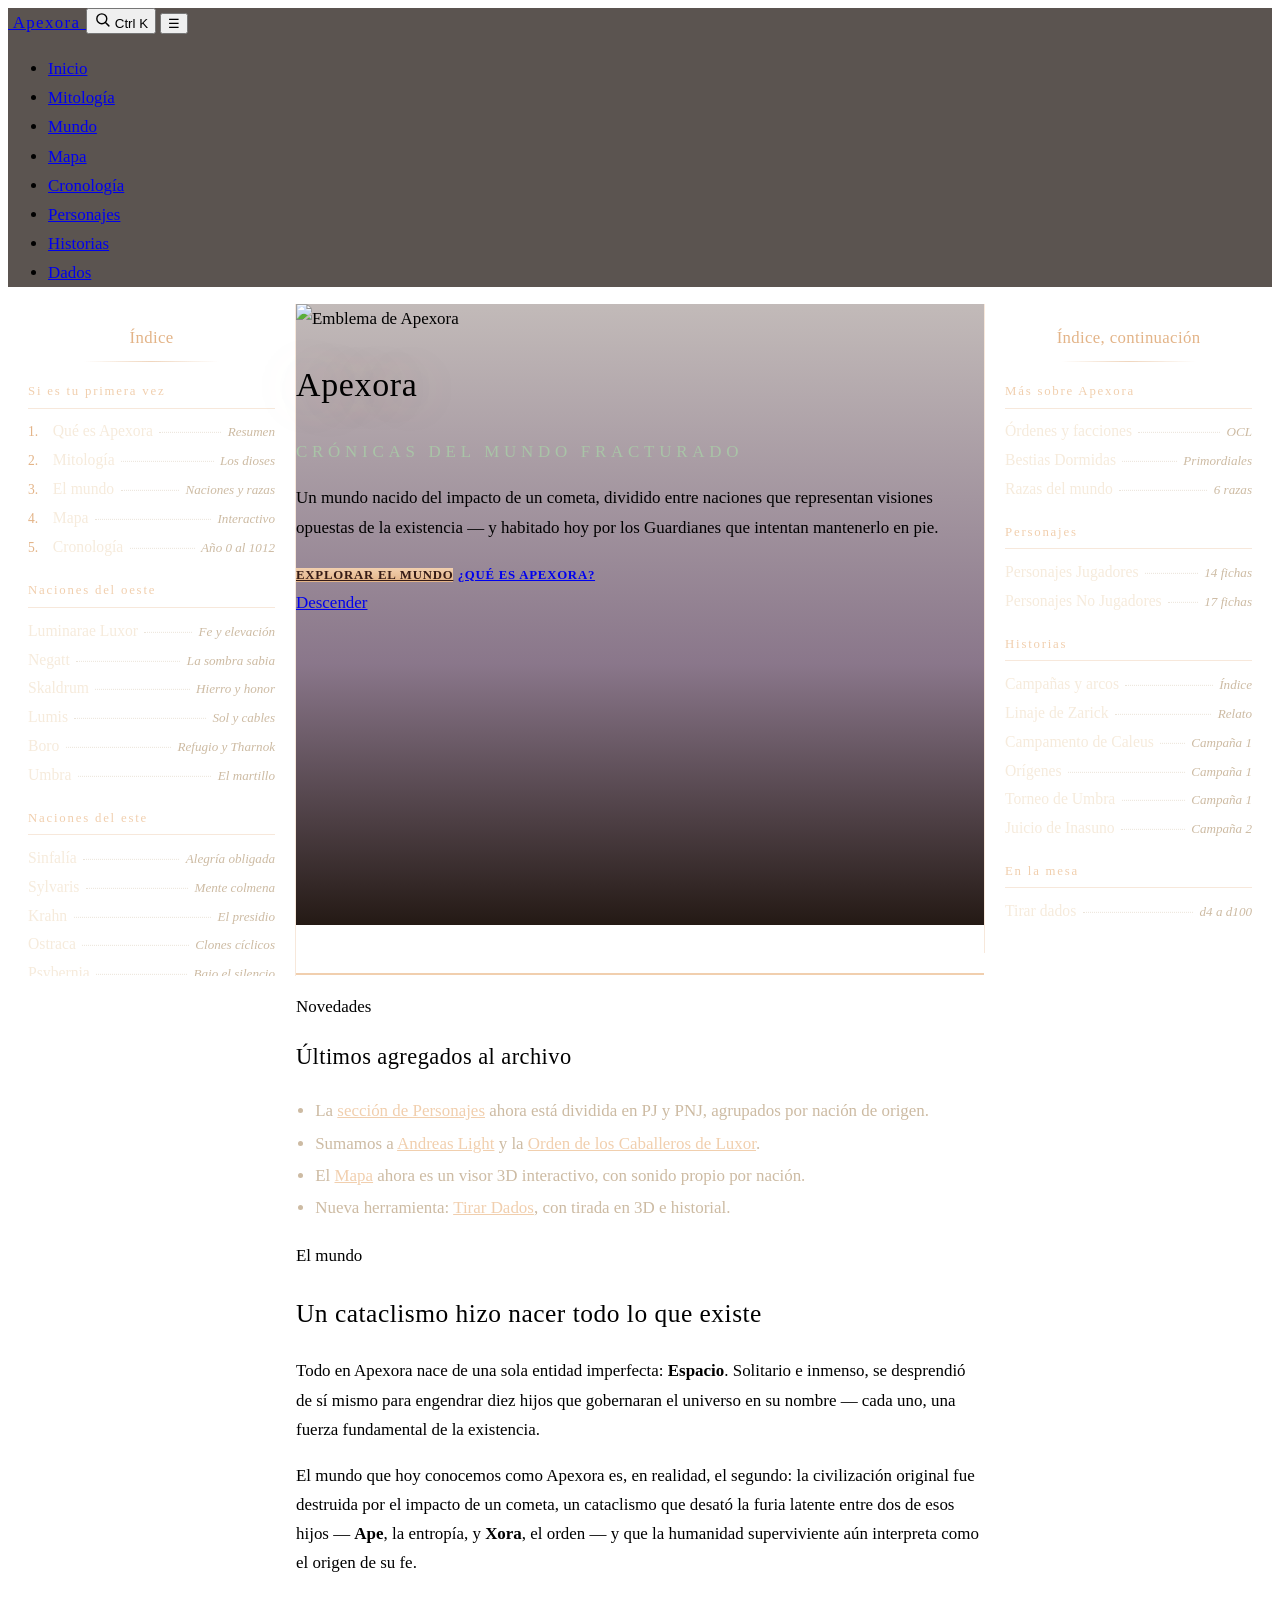
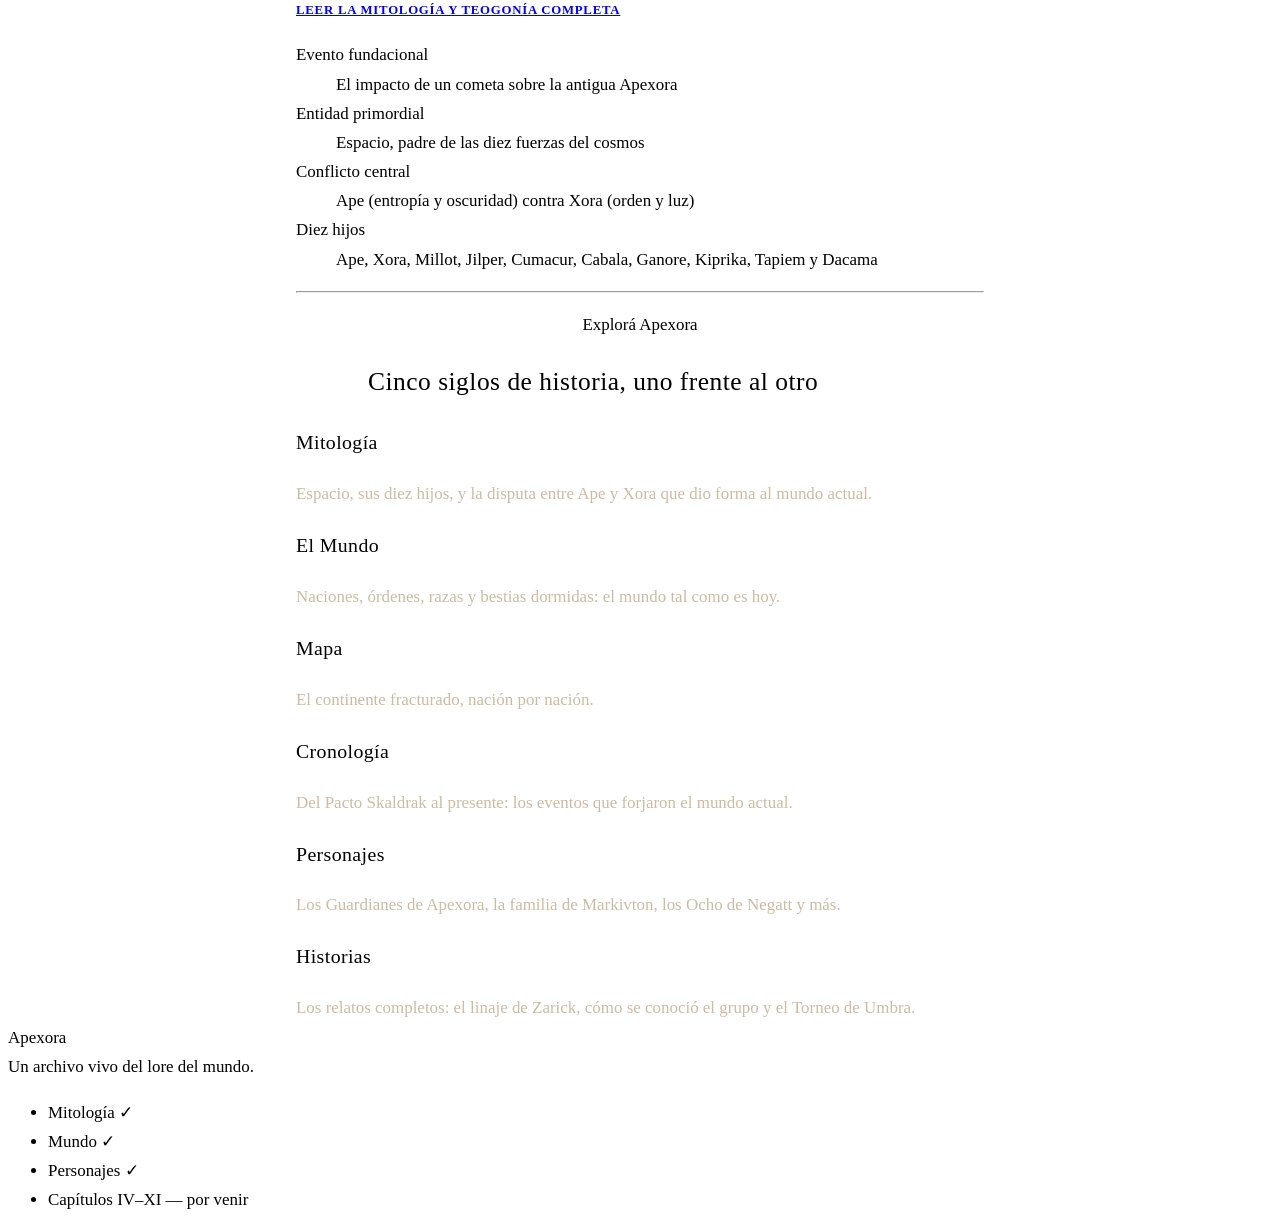
==== commit 6a31f735: "fixing root" ====
--- a/index.html
+++ b/index.html
@@ -268,7 +268,7 @@
 </style>
 <script>try{var k='apx-arr:lore';if(sessionStorage.getItem(k))document.documentElement.classList.add('apx-seen');else sessionStorage.setItem(k,1)}catch(e){}</script>
 <link rel="stylesheet" href="https://apexora.github.io/Portal/apexora-ui.css">
-:root[data-mood="lore"] { --apx-hud-top: auto; --apx-hud-bottom: calc(16px + env(safe-area-inset-bottom,0px)); }
+
 <link rel="stylesheet" href="css/apexora-theme.css">
 </head>
 <body>
--- a/css/apexora-theme.css
+++ b/css/apexora-theme.css
@@ -20,3 +20,4 @@
 :root[data-mood="lore"] .btn-primary { background: linear-gradient(180deg, #f1cfae, #e3b488); color: #351b16; }
 :root[data-mood="lore"] .btn-ghost:hover { border-color: #a9c4a7; color: #a9c4a7; }
 :root[data-mood="lore"] ::selection { background: #759773; color: #1d120d; }
+:root[data-mood="lore"] { --apx-hud-top: auto; --apx-hud-bottom: calc(16px + env(safe-area-inset-bottom,0px)); }
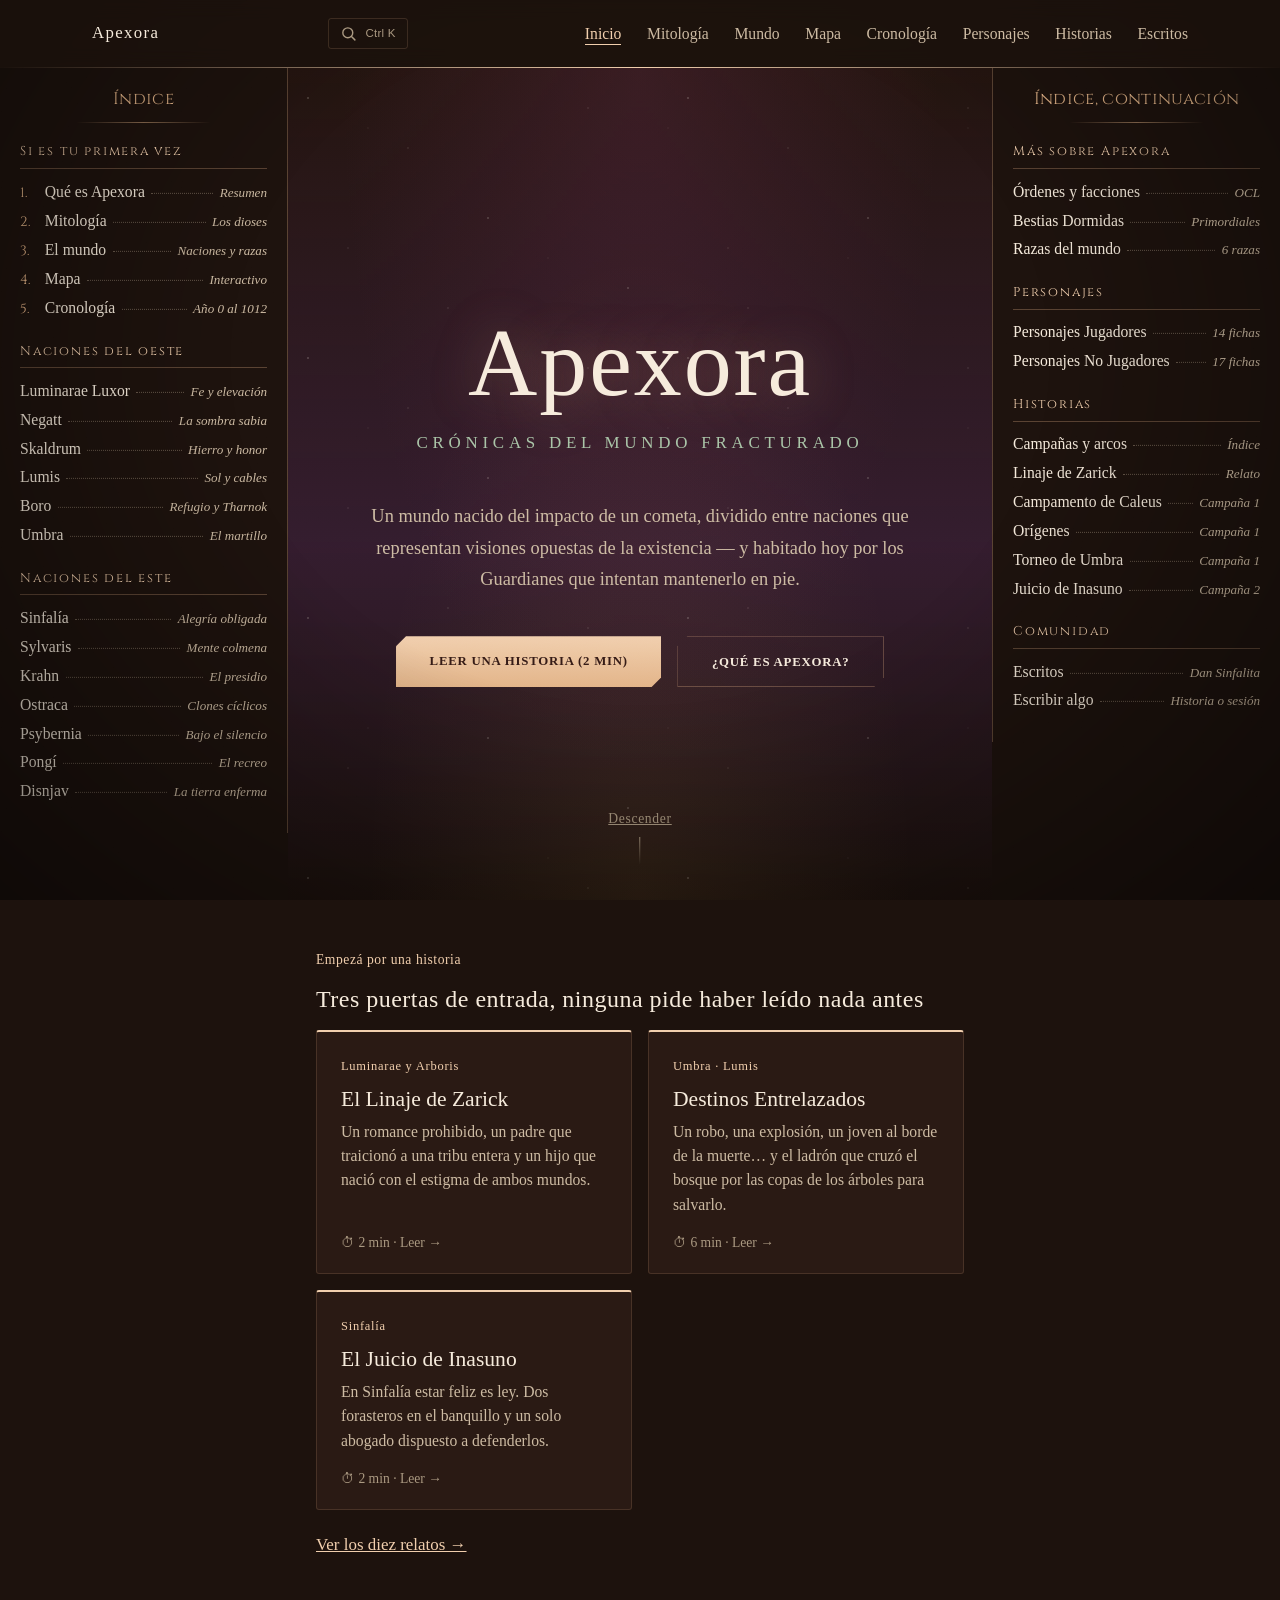
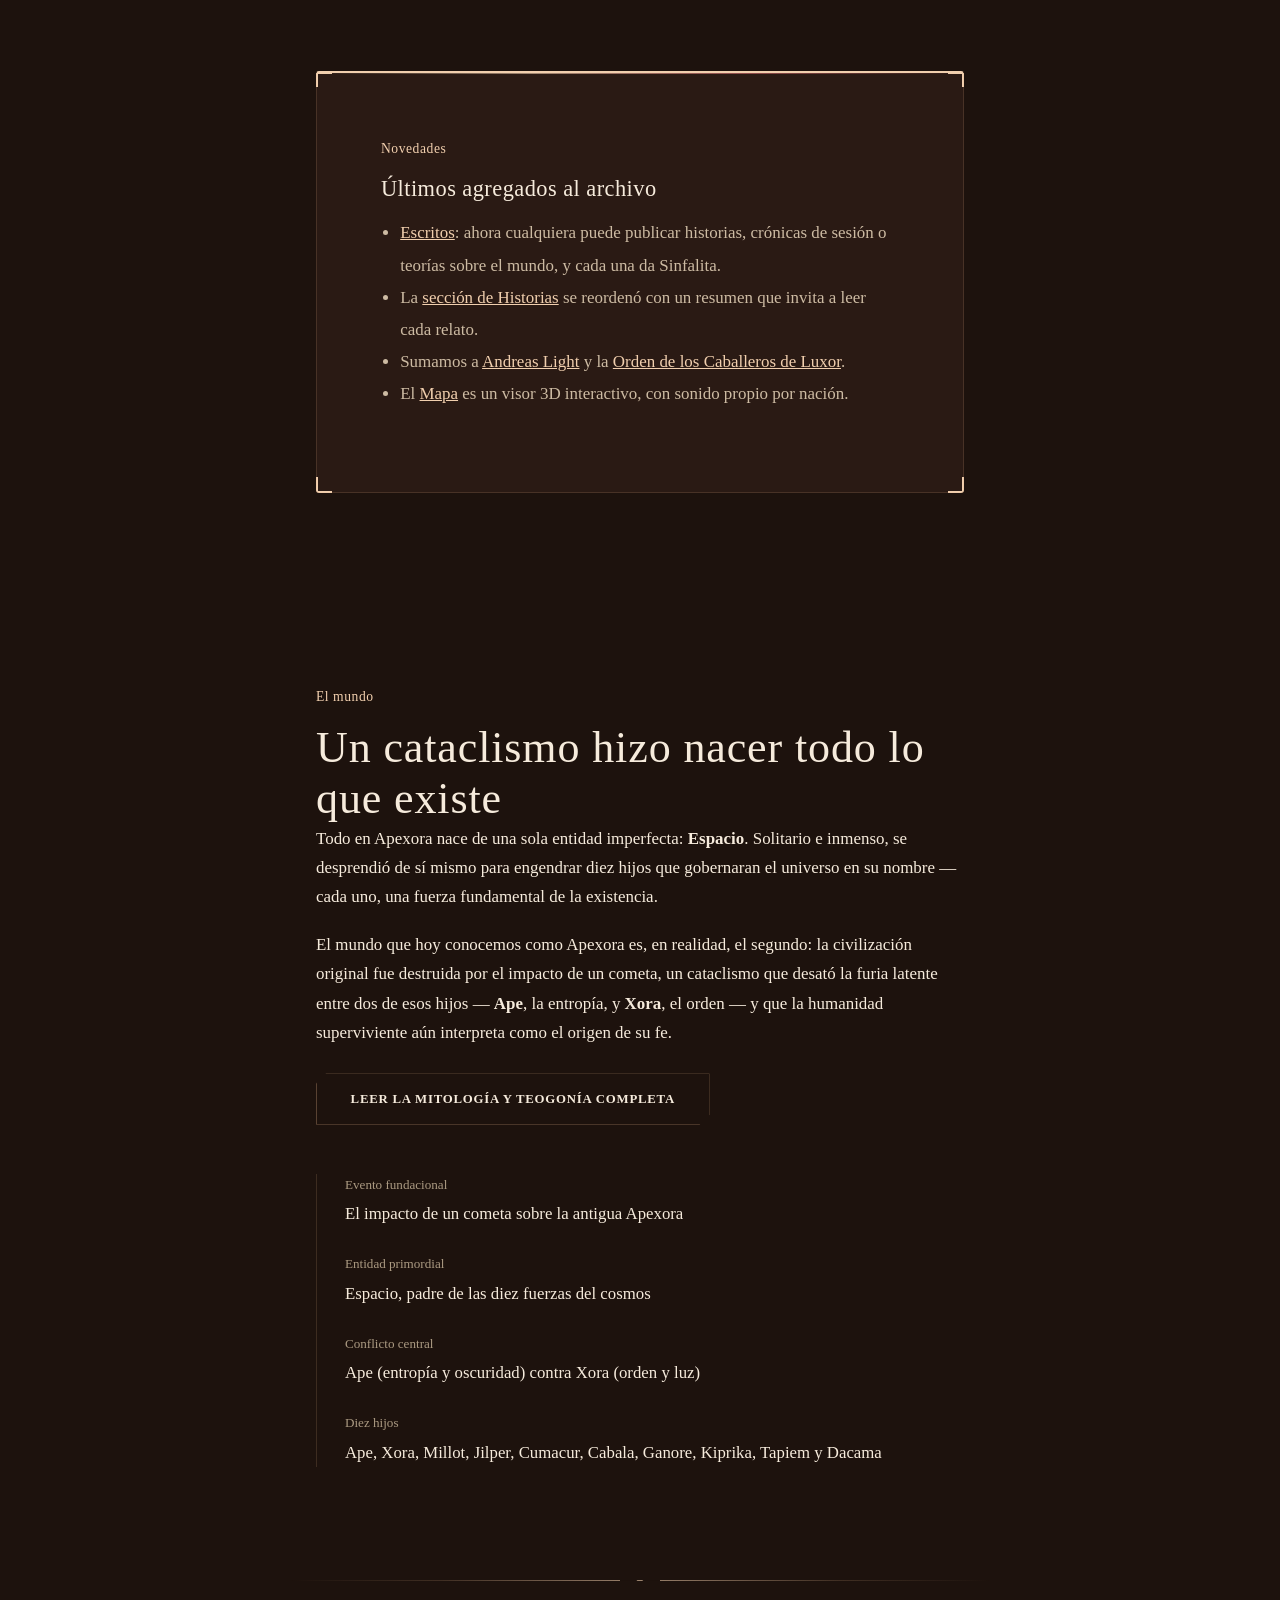
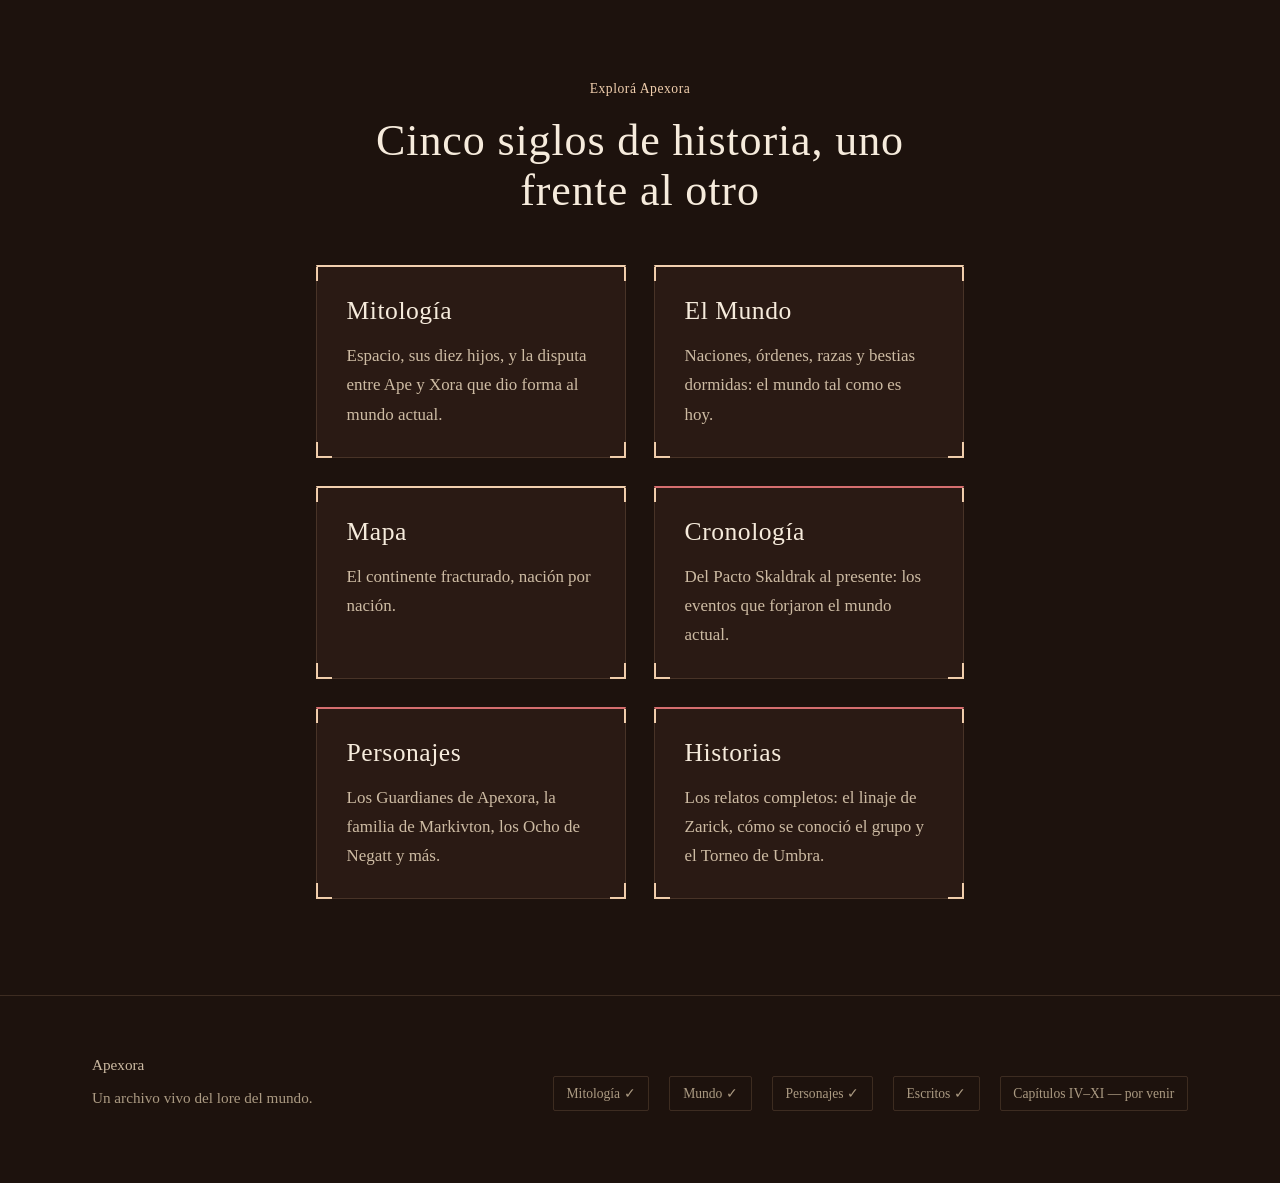
==== commit 6dba9b83: "portal 10" ====
--- a/index.html
+++ b/index.html
@@ -292,7 +292,7 @@
       <li><a href="linea-tiempo.html">Cronología</a></li>
       <li><a href="personajes.html">Personajes</a></li>
       <li><a href="historias.html">Historias</a></li>
-      <li><a href="dados.html">Dados</a></li>
+      <li><a href="escritos.html">Escritos</a></li>
     </ul>
   </div>
 </nav>
@@ -361,7 +361,7 @@
     <p class="tagline">Crónicas del Mundo Fracturado</p>
     <p class="lede">Un mundo nacido del impacto de un cometa, dividido entre naciones que representan visiones opuestas de la existencia — y habitado hoy por los Guardianes que intentan mantenerlo en pie.</p>
     <div class="hero-actions">
-      <a href="mundo.html" class="btn btn-primary">Explorar el mundo</a>
+      <a href="historias.html#linaje-zarick" class="btn btn-primary">Leer una historia (2 min)</a>
       <a href="#que-es" class="btn btn-ghost">¿Qué es Apexora?</a>
     </div>
     <a href="#que-es" class="scroll-cue">Descender</a>
@@ -369,16 +369,44 @@
 
   <main>
 
-  <section style="padding-top:3rem;">
+  <section id="empezar" style="padding-top:3rem;">
+    <div class="wrap">
+      <p class="eyebrow">Empezá por una historia</p>
+      <h2 style="margin-top:0.5rem;font-size:1.5rem;">Tres puertas de entrada, ninguna pide haber leído nada antes</h2>
+      <div class="story-grid story-grid--featured">
+        <a class="story-card story-card--big" href="historias.html#linaje-zarick">
+          <span class="sc-tag">Luminarae y Arboris</span>
+          <span class="sc-title">El Linaje de Zarick</span>
+          <span class="sc-hook">Un romance prohibido, un padre que traicionó a una tribu entera y un hijo que nació con el estigma de ambos mundos.</span>
+          <span class="sc-foot">⏱ 2 min · Leer →</span>
+        </a>
+        <a class="story-card story-card--big" href="historias.html#destinos">
+          <span class="sc-tag">Umbra · Lumis</span>
+          <span class="sc-title">Destinos Entrelazados</span>
+          <span class="sc-hook">Un robo, una explosión, un joven al borde de la muerte… y el ladrón que cruzó el bosque por las copas de los árboles para salvarlo.</span>
+          <span class="sc-foot">⏱ 6 min · Leer →</span>
+        </a>
+        <a class="story-card story-card--big" href="historias.html#juicio-inasuno">
+          <span class="sc-tag">Sinfalía</span>
+          <span class="sc-title">El Juicio de Inasuno</span>
+          <span class="sc-hook">En Sinfalía estar feliz es ley. Dos forasteros en el banquillo y un solo abogado dispuesto a defenderlos.</span>
+          <span class="sc-foot">⏱ 2 min · Leer →</span>
+        </a>
+      </div>
+      <p style="margin-top:1.25rem;"><a href="historias.html" style="color:var(--gold-soft);">Ver los diez relatos →</a></p>
+    </div>
+  </section>
+
+  <section style="padding-top:1rem;">
     <div class="wrap">
       <div class="panel" style="border-top:2px solid var(--gold-soft);">
         <p class="eyebrow">Novedades</p>
         <h2 style="margin-top:0.5rem;font-size:1.4rem;">Últimos agregados al archivo</h2>
         <ul style="margin-top:1rem;padding-left:1.2rem;color:var(--ink-dim);line-height:1.9;">
-          <li>La <a href="personajes.html#pj" style="color:var(--gold-soft);">sección de Personajes</a> ahora está dividida en PJ y PNJ, agrupados por nación de origen.</li>
+          <li><a href="escritos.html" style="color:var(--gold-soft);">Escritos</a>: ahora cualquiera puede publicar historias, crónicas de sesión o teorías sobre el mundo, y cada una da Sinfalita.</li>
+          <li>La <a href="historias.html" style="color:var(--gold-soft);">sección de Historias</a> se reordenó con un resumen que invita a leer cada relato.</li>
           <li>Sumamos a <a href="personajes.html#personaje-andreas" style="color:var(--gold-soft);">Andreas Light</a> y la <a href="mundo.html#orden-ocl" style="color:var(--gold-soft);">Orden de los Caballeros de Luxor</a>.</li>
-          <li>El <a href="mapa.html" style="color:var(--gold-soft);">Mapa</a> ahora es un visor 3D interactivo, con sonido propio por nación.</li>
-          <li>Nueva herramienta: <a href="dados.html" style="color:var(--gold-soft);">Tirar Dados</a>, con tirada en 3D e historial.</li>
+          <li>El <a href="mapa.html" style="color:var(--gold-soft);">Mapa</a> es un visor 3D interactivo, con sonido propio por nación.</li>
         </ul>
       </div>
     </div>
@@ -489,9 +517,10 @@
     </details>
 
     <details class="ix-group" open>
-      <summary>En la mesa</summary>
+      <summary>Comunidad</summary>
       <ul class="ix-list">
-        <li><a href="dados.html"><span class="ix-name">Tirar dados</span><span class="ix-lead" aria-hidden="true"></span><span class="ix-note">d4 a d100</span></a></li>
+        <li><a href="escritos.html"><span class="ix-name">Escritos</span><span class="ix-lead" aria-hidden="true"></span><span class="ix-note">Dan Sinfalita</span></a></li>
+        <li><a href="escritos.html#escribir"><span class="ix-name">Escribir algo</span><span class="ix-lead" aria-hidden="true"></span><span class="ix-note">Historia o sesión</span></a></li>
       </ul>
     </details>
   </nav>
@@ -508,6 +537,7 @@
       <li>Mitología ✓</li>
       <li>Mundo ✓</li>
       <li>Personajes ✓</li>
+      <li>Escritos ✓</li>
       <li>Capítulos IV–XI — por venir</li>
     </ul>
   </div>
--- a/css/style.css
+++ b/css/style.css
@@ -0,0 +1,1772 @@
+/* =========================================================
+   APEXORA — hoja de estilos principal
+   Sistema de diseño: cosmogonía oscura.
+   Dualidad Ape (entropía/oscuridad) vs Xora (orden/luz)
+   ========================================================= */
+
+@import url('https://fonts.googleapis.com/css2?family=Cinzel:wght@400;600;700&family=Cinzel+Decorative:wght@700;900&family=EB+Garamond:ital,wght@0,400;0,500;0,600;1,400&display=swap');
+
+:root {
+  /* Color */
+  --bg:        #08070d;
+  --bg-elev:   #100e18;
+  --bg-elev-2: #17141f;
+  --gold:      #cf9d4f;
+  --gold-soft: #e8c789;
+  --umbra:     #6f2f52;
+  --umbra-soft:#a35a83;
+  --ink:       #ece6d8;
+  --ink-dim:   #9d9686;
+  --ink-faint: #817b6a;
+  --line:      rgba(236, 230, 216, 0.10);
+  --line-strong: rgba(236, 230, 216, 0.20);
+
+  /* Type */
+  --f-display: 'Cinzel', 'Iowan Old Style', serif;
+  --f-deco: 'Cinzel Decorative', 'Cinzel', 'Iowan Old Style', serif;
+  --f-body: 'EB Garamond', 'Iowan Old Style', Georgia, serif;
+
+  /* Layout */
+  --content-w: 42rem;
+  --wide-w: 72rem;
+}
+
+* { box-sizing: border-box; }
+
+html {
+  scroll-behavior: smooth;
+}
+
+@media (prefers-reduced-motion: reduce) {
+  html { scroll-behavior: auto; }
+  * { animation-duration: 0.001ms !important; animation-iteration-count: 1 !important; transition-duration: 0.001ms !important; }
+}
+
+body {
+  margin: 0;
+  background: var(--bg);
+  color: var(--ink);
+  font-family: var(--f-body);
+  font-size: 1.125rem;
+  line-height: 1.7;
+  -webkit-font-smoothing: antialiased;
+}
+
+body::before {
+  content: "";
+  position: fixed;
+  inset: 0;
+  pointer-events: none;
+  z-index: 2;
+  opacity: 0.5;
+  mix-blend-mode: overlay;
+  background-image: url("data:image/svg+xml,%3Csvg%20xmlns%3D%22http%3A//www.w3.org/2000/svg%22%20width%3D%22180%22%20height%3D%22180%22%3E%3Cfilter%20id%3D%22n%22%3E%3CfeTurbulence%20type%3D%22fractalNoise%22%20baseFrequency%3D%220.8%22%20numOctaves%3D%222%22%20stitchTiles%3D%22stitch%22/%3E%3CfeColorMatrix%20type%3D%22matrix%22%20values%3D%220%200%200%200%201%20%200%200%200%200%201%20%200%200%200%200%201%20%200%200%200%200.06%200%22/%3E%3C/filter%3E%3Crect%20width%3D%22100%25%22%20height%3D%22100%25%22%20filter%3D%22url%28%23n%29%22/%3E%3C/svg%3E");
+}
+
+body::after {
+  content: "";
+  position: fixed;
+  inset: 0;
+  pointer-events: none;
+  z-index: 1;
+  background: radial-gradient(ellipse at 50% 40%, transparent 45%, rgba(0,0,0,0.5) 100%);
+}
+
+img { max-width: 100%; display: block; }
+
+a { color: inherit; }
+
+::selection {
+  background: var(--umbra);
+  color: var(--ink);
+}
+
+:focus-visible {
+  outline: 2px solid var(--gold-soft);
+  outline-offset: 3px;
+}
+
+h1, h2, h3 {
+  font-family: var(--f-display);
+  font-weight: 600;
+  letter-spacing: 0.01em;
+  margin: 0;
+  color: var(--ink);
+}
+
+h1 { font-size: clamp(2.75rem, 8vw, 6rem); line-height: 1.05; }
+h2 { font-size: clamp(1.9rem, 4vw, 2.75rem); line-height: 1.15; }
+h3 { font-size: clamp(1.25rem, 2.4vw, 1.6rem); line-height: 1.25; }
+
+p { margin: 0 0 1.1em; }
+p:last-child { margin-bottom: 0; }
+
+.eyebrow {
+  font-family: var(--f-display);
+  font-size: 0.85rem;
+  color: var(--gold-soft);
+  letter-spacing: 0.04em;
+}
+
+/* ---------- layout helpers ---------- */
+
+.wrap {
+  max-width: var(--wide-w);
+  margin: 0 auto;
+  padding: 0 1.75rem;
+}
+
+.prose {
+  max-width: var(--content-w);
+}
+
+.center { text-align: center; }
+
+section {
+  padding: 6rem 0;
+  position: relative;
+}
+
+.section-head {
+  max-width: 38rem;
+  margin: 0 0 3rem;
+}
+
+.section-head + .section-head { margin-top: 0; }
+
+.divider {
+  border: none;
+  height: 1px;
+  margin: 0;
+  position: relative;
+  background: linear-gradient(90deg, transparent, var(--line-strong) 22%, var(--gold-soft) 50%, var(--line-strong) 78%, transparent);
+  opacity: 0.6;
+}
+
+.divider::after {
+  content: "◆";
+  position: absolute;
+  top: 50%;
+  left: 50%;
+  transform: translate(-50%, -50%);
+  background: var(--bg);
+  color: var(--gold-soft);
+  font-size: 0.65rem;
+  line-height: 1;
+  padding: 0 1rem;
+}
+
+/* ---------- starfield background ---------- */
+
+.starfield {
+  position: absolute;
+  inset: 0;
+  overflow: hidden;
+  pointer-events: none;
+  background:
+    radial-gradient(ellipse at 50% 0%, rgba(111, 47, 82, 0.28), transparent 60%),
+    radial-gradient(ellipse at 50% 100%, rgba(207, 157, 79, 0.10), transparent 55%);
+}
+
+.starfield::before,
+.starfield::after {
+  content: "";
+  position: absolute;
+  inset: 0;
+  background-repeat: repeat;
+  opacity: 0.6;
+}
+
+.starfield::before {
+  background-image: radial-gradient(1.5px 1.5px at 20px 30px, rgba(236,230,216,0.55), transparent),
+    radial-gradient(1px 1px at 120px 80px, rgba(236,230,216,0.4), transparent),
+    radial-gradient(1.5px 1.5px at 200px 150px, rgba(236,230,216,0.5), transparent),
+    radial-gradient(1px 1px at 60px 180px, rgba(236,230,216,0.35), transparent),
+    radial-gradient(1px 1px at 300px 40px, rgba(236,230,216,0.4), transparent),
+    radial-gradient(1.5px 1.5px at 340px 220px, rgba(236,230,216,0.5), transparent);
+  background-size: 380px 260px;
+}
+
+.starfield::after {
+  background-image: radial-gradient(1px 1px at 80px 60px, rgba(236,230,216,0.3), transparent),
+    radial-gradient(1px 1px at 260px 190px, rgba(236,230,216,0.3), transparent),
+    radial-gradient(1.5px 1.5px at 160px 240px, rgba(236,230,216,0.35), transparent);
+  background-size: 300px 300px;
+  opacity: 0.4;
+}
+
+/* ---------- nav ---------- */
+
+.nav {
+  position: sticky;
+  top: 0;
+  z-index: 40;
+  background: rgba(8, 7, 13, 0.72);
+  backdrop-filter: blur(10px);
+  border-bottom: 1px solid var(--line);
+  border-image: linear-gradient(90deg, transparent, var(--gold-soft) 50%, transparent) 1;
+}
+
+.nav-inner {
+  display: flex;
+  align-items: center;
+  justify-content: space-between;
+  padding: 1.1rem 1.75rem;
+  max-width: var(--wide-w);
+  margin: 0 auto;
+}
+
+.nav-logo {
+  font-family: var(--f-display);
+  font-size: 1.05rem;
+  letter-spacing: 0.06em;
+  text-decoration: none;
+  color: var(--ink);
+  display: flex;
+  align-items: center;
+  gap: 0.6rem;
+}
+
+.nav-logo-mark {
+  width: 26px;
+  height: 26px;
+  flex: none;
+  object-fit: contain;
+}
+
+.page-emblem {
+  width: min(96px, 22vw);
+  margin: 0 0 1.25rem;
+  filter: drop-shadow(0 0 20px rgba(207, 157, 79, 0.25));
+}
+
+.nav-links {
+  display: flex;
+  align-items: center;
+  gap: 1.6rem;
+  list-style: none;
+  margin: 0;
+  padding: 0;
+  flex-wrap: wrap;
+  row-gap: 0.5rem;
+}
+
+.nav-links a {
+  text-decoration: none;
+  color: var(--ink-dim);
+  font-size: 0.98rem;
+  transition: color 0.2s ease;
+  border-bottom: 1px solid transparent;
+  padding-bottom: 2px;
+}
+
+.nav-links a:hover { color: var(--ink); }
+
+.nav-links a.active {
+  color: var(--gold-soft);
+  border-bottom-color: var(--gold-soft);
+}
+
+.nav-links .soon {
+  color: var(--ink-faint);
+  font-size: 0.98rem;
+  cursor: default;
+  position: relative;
+}
+
+.nav-links .soon sup {
+  font-family: var(--f-body);
+  font-style: italic;
+  font-size: 0.62rem;
+  margin-left: 0.15rem;
+  color: var(--ink-faint);
+}
+
+.nav-toggle {
+  display: none;
+  background: none;
+  border: none;
+  color: var(--ink);
+  font-size: 1.5rem;
+  cursor: pointer;
+  padding: 0.25rem 0.5rem;
+}
+
+@media (max-width: 780px) {
+  .nav-toggle { display: block; }
+  .nav-links {
+    position: absolute;
+    top: 100%;
+    left: 0;
+    right: 0;
+    flex-direction: column;
+    align-items: flex-start;
+    gap: 1.1rem;
+    background: var(--bg-elev);
+    padding: 0 1.75rem;
+    border-bottom: 1px solid transparent;
+    max-height: 0;
+    opacity: 0;
+    overflow: hidden;
+    transition: max-height 0.4s ease, opacity 0.3s ease, padding 0.4s ease, border-color 0.4s ease;
+  }
+  .nav-links.open {
+    max-height: 480px;
+    opacity: 1;
+    padding: 1.5rem 1.75rem 2rem;
+    border-bottom: 1px solid var(--line);
+  }
+}
+
+/* ---------- hero ---------- */
+
+.hero {
+  position: relative;
+  min-height: 92vh;
+  display: flex;
+  flex-direction: column;
+  align-items: center;
+  justify-content: center;
+  text-align: center;
+  padding: 6rem 1.75rem 4rem;
+  overflow: hidden;
+  background-image:
+    linear-gradient(180deg, rgba(8,7,13,0.35) 0%, rgba(8,7,13,0.7) 58%, rgba(8,7,13,0.97) 100%),
+    url('../assets/hero-landscape.jpg');
+  background-size: cover;
+  background-position: center 32%;
+}
+
+.hero-orbit {
+  width: min(420px, 78vw);
+  margin: 0 auto 1.25rem;
+  opacity: 0;
+  animation: rise 1.1s ease 0.1s forwards;
+}
+
+.hero-emblem {
+  width: min(150px, 32vw);
+  margin: 0 auto 1.25rem;
+  opacity: 0;
+  animation: rise 1.1s ease 0.1s forwards;
+  filter: drop-shadow(0 0 28px rgba(207, 157, 79, 0.3));
+}
+
+.hero h1 {
+  opacity: 0;
+  animation: rise 1s ease 0.35s forwards;
+  font-family: var(--f-deco);
+  letter-spacing: 0.02em;
+  text-shadow: 0 0 40px rgba(207, 157, 79, 0.35);
+}
+
+.hero .tagline {
+  opacity: 0;
+  animation: rise 1s ease 0.55s forwards;
+  font-family: var(--f-display);
+  color: var(--gold-soft);
+  font-size: clamp(1rem, 1.6vw, 1.25rem);
+  letter-spacing: 0.03em;
+  margin-top: 0.9rem;
+}
+
+.hero .lede {
+  opacity: 0;
+  animation: rise 1s ease 0.72s forwards;
+  max-width: 34rem;
+  margin: 1.6rem auto 0;
+  color: var(--ink-dim);
+  font-size: 1.15rem;
+}
+
+.hero-actions {
+  opacity: 0;
+  animation: rise 1s ease 0.9s forwards;
+  margin-top: 2.5rem;
+  display: flex;
+  gap: 1rem;
+  flex-wrap: wrap;
+  justify-content: center;
+}
+
+@keyframes rise {
+  from { opacity: 0; transform: translateY(14px); }
+  to { opacity: 1; transform: translateY(0); }
+}
+
+.btn {
+  display: inline-block;
+  font-family: var(--f-display);
+  font-size: 0.95rem;
+  letter-spacing: 0.02em;
+  text-decoration: none;
+  padding: 0.85rem 2.1rem;
+  clip-path: polygon(10px 0, 100% 0, 100% calc(100% - 10px), calc(100% - 10px) 100%, 0 100%, 0 10px);
+  transition: transform 0.2s ease, background 0.2s ease, border-color 0.2s ease, filter 0.2s ease;
+}
+
+.btn-primary {
+  background: linear-gradient(135deg, var(--gold-soft), var(--gold));
+  color: #14100a;
+}
+
+.btn-primary:hover { transform: translateY(-2px); filter: brightness(1.08); }
+
+.btn-ghost {
+  border: 1px solid var(--line-strong);
+  color: var(--ink);
+}
+
+.btn-ghost:hover { border-color: var(--gold-soft); color: var(--gold-soft); }
+
+.scroll-cue {
+  position: absolute;
+  bottom: 2.2rem;
+  left: 50%;
+  transform: translateX(-50%);
+  color: var(--ink-faint);
+  font-size: 0.85rem;
+  font-family: var(--f-display);
+  letter-spacing: 0.05em;
+  display: flex;
+  flex-direction: column;
+  align-items: center;
+  gap: 0.4rem;
+}
+
+.scroll-cue::after {
+  content: "";
+  width: 1px;
+  height: 28px;
+  background: linear-gradient(var(--ink-faint), transparent);
+}
+
+/* ---------- intro / summary blocks ---------- */
+
+.intro-grid {
+  display: grid;
+  grid-template-columns: 1.1fr 0.9fr;
+  gap: 4rem;
+  align-items: start;
+}
+
+@media (max-width: 860px) {
+  .intro-grid { grid-template-columns: 1fr; gap: 2.5rem; }
+}
+
+.fact-list {
+  display: flex;
+  flex-direction: column;
+  gap: 1.5rem;
+  border-left: 1px solid var(--line);
+  padding-left: 1.75rem;
+}
+
+.fact-list dt {
+  font-family: var(--f-display);
+  font-size: 0.82rem;
+  color: var(--ink-faint);
+  margin-bottom: 0.25rem;
+}
+
+.fact-list dd {
+  margin: 0;
+  font-size: 1.05rem;
+  color: var(--ink);
+}
+
+/* ---------- orbit diagram ---------- */
+
+.orbit-wrap {
+  position: relative;
+  width: 100%;
+  max-width: 560px;
+  margin: 0 auto;
+}
+
+.orbit-caption {
+  min-height: 4.5rem;
+  text-align: center;
+  margin-top: 1.5rem;
+}
+
+.orbit-caption .name {
+  font-family: var(--f-display);
+  font-size: 1.15rem;
+  color: var(--gold-soft);
+}
+
+.orbit-caption .epithet {
+  color: var(--ink-dim);
+  font-style: italic;
+  font-size: 0.95rem;
+  margin-top: 0.2rem;
+}
+
+.orbit-caption .hint {
+  color: var(--ink-faint);
+  font-size: 0.9rem;
+}
+
+.orbit-node { cursor: pointer; }
+.orbit-node circle.core { transition: r 0.2s ease, opacity 0.2s ease; }
+.orbit-node text { font-family: var(--f-display); pointer-events: none; }
+.orbit-node:hover circle.core,
+.orbit-node.active circle.core { r: 9; }
+.orbit-ring { animation: spin 120s linear infinite; transform-origin: center; }
+
+@keyframes spin {
+  to { transform: rotate(360deg); }
+}
+
+@media (prefers-reduced-motion: reduce) {
+  .orbit-ring { animation: none; }
+}
+
+/* ---------- deity cards ---------- */
+
+.pair {
+  display: grid;
+  grid-template-columns: 1fr auto 1fr;
+  gap: 2.5rem;
+  align-items: stretch;
+  padding: 3rem 0;
+  border-top: 1px solid var(--line);
+}
+
+.pair:first-of-type { border-top: none; }
+
+.pair-vs {
+  display: flex;
+  align-items: center;
+  justify-content: center;
+  font-family: var(--f-display);
+  color: var(--ink-faint);
+  font-size: 0.8rem;
+}
+
+@media (max-width: 780px) {
+  .pair { grid-template-columns: 1fr; gap: 1.5rem; }
+  .pair-vs { display: none; }
+}
+
+.deity {
+  padding: 0.25rem 0;
+}
+
+.deity h3 {
+  color: var(--gold-soft);
+}
+
+.deity.umbra h3 { color: var(--umbra-soft); }
+
+.deity .epithet {
+  display: block;
+  font-style: italic;
+  color: var(--ink-dim);
+  font-size: 0.95rem;
+  margin: 0.15rem 0 0.9rem;
+}
+
+.solo-deities {
+  display: grid;
+  grid-template-columns: 1fr 1fr;
+  gap: 2.5rem;
+  padding-top: 3rem;
+  border-top: 1px solid var(--line);
+}
+
+@media (max-width: 780px) {
+  .solo-deities { grid-template-columns: 1fr; }
+}
+
+/* ---------- feature panel (Espacio) ---------- */
+
+.panel,
+.nation-card,
+.char-card {
+  background-repeat: no-repeat;
+  background-origin: border-box;
+  background-image:
+    linear-gradient(var(--gold-soft), var(--gold-soft)),
+    linear-gradient(var(--gold-soft), var(--gold-soft)),
+    linear-gradient(var(--gold-soft), var(--gold-soft)),
+    linear-gradient(var(--gold-soft), var(--gold-soft)),
+    linear-gradient(var(--gold-soft), var(--gold-soft)),
+    linear-gradient(var(--gold-soft), var(--gold-soft)),
+    linear-gradient(var(--gold-soft), var(--gold-soft)),
+    linear-gradient(var(--gold-soft), var(--gold-soft));
+  background-position:
+    top left, top left,
+    top right, top right,
+    bottom left, bottom left,
+    bottom right, bottom right;
+  background-size:
+    16px 2px, 2px 16px,
+    16px 2px, 2px 16px,
+    16px 2px, 2px 16px,
+    16px 2px, 2px 16px;
+}
+
+.panel {
+  background-color: var(--bg-elev);
+  border: 1px solid var(--line);
+  padding: clamp(2rem, 5vw, 4rem);
+  border-radius: 3px;
+  position: relative;
+}
+
+.panel::before {
+  content: "";
+  position: absolute;
+  top: 0; left: 0; right: 0;
+  height: 1px;
+  background: linear-gradient(90deg, transparent, var(--gold-soft), var(--umbra-soft), transparent);
+  opacity: 0.6;
+}
+
+/* ---------- duality split (Apexora / world section) ---------- */
+
+.duality {
+  position: relative;
+  background:
+    linear-gradient(120deg, rgba(207,157,79,0.10), transparent 45%),
+    linear-gradient(240deg, rgba(111,47,82,0.22), transparent 45%);
+  border: 1px solid var(--line);
+  padding: clamp(2rem, 5vw, 4rem);
+}
+
+.duality-labels {
+  display: flex;
+  justify-content: space-between;
+  font-family: var(--f-display);
+  font-size: 0.85rem;
+  margin-bottom: 2rem;
+  color: var(--ink-faint);
+}
+
+.duality-labels .light { color: var(--gold-soft); }
+.duality-labels .dark { color: var(--umbra-soft); }
+
+/* ---------- footer ---------- */
+
+footer {
+  border-top: 1px solid var(--line);
+  padding: 3.5rem 0 2.5rem;
+  color: var(--ink-faint);
+  font-size: 0.95rem;
+}
+
+.footer-inner {
+  display: flex;
+  justify-content: space-between;
+  align-items: flex-end;
+  flex-wrap: wrap;
+  gap: 1.5rem;
+}
+
+.footer-inner .f-title {
+  font-family: var(--f-display);
+  color: var(--ink-dim);
+  font-size: 0.95rem;
+  margin-bottom: 0.4rem;
+}
+
+.roadmap {
+  display: flex;
+  gap: 1.25rem;
+  flex-wrap: wrap;
+  list-style: none;
+  padding: 0;
+  margin: 0;
+}
+
+.roadmap li {
+  border: 1px solid var(--line);
+  padding: 0.3rem 0.8rem;
+  border-radius: 2px;
+  font-size: 0.85rem;
+}
+
+/* ---------- page header (non-hero pages) ---------- */
+
+.page-header {
+  padding: 5rem 0 3rem;
+  position: relative;
+}
+
+.page-header h1 {
+  font-size: clamp(2.25rem, 6vw, 3.75rem);
+}
+
+.toc {
+  display: flex;
+  gap: 1.75rem;
+  flex-wrap: wrap;
+  margin-top: 2rem;
+  padding-top: 1.5rem;
+  border-top: 1px solid var(--line);
+}
+
+.toc a {
+  text-decoration: none;
+  color: var(--ink-dim);
+  font-size: 0.95rem;
+  border-bottom: 1px solid transparent;
+  transition: color 0.25s ease, border-color 0.25s ease;
+}
+
+.toc a:hover { color: var(--gold-soft); border-color: var(--gold-soft); }
+
+/* ---------- nation / region cards ---------- */
+
+.nation-grid {
+  display: grid;
+  grid-template-columns: 1fr 1fr;
+  gap: 1.75rem;
+}
+
+.nation-grid.cols-3 { grid-template-columns: repeat(3, 1fr); }
+
+@media (max-width: 900px) {
+  .nation-grid.cols-3 { grid-template-columns: 1fr 1fr; }
+}
+
+@media (max-width: 780px) {
+  .nation-grid { grid-template-columns: 1fr; }
+}
+
+.nation-card {
+  background-color: var(--bg-elev);
+  border: 1px solid var(--line);
+  border-top: 2px solid var(--gold-soft);
+  padding: 1.75rem 1.85rem;
+  transition: transform 0.3s ease, border-color 0.3s ease, box-shadow 0.3s ease;
+}
+
+.nation-card:hover {
+  transform: translateY(-3px);
+  box-shadow: 0 14px 28px rgba(0,0,0,0.28);
+}
+
+.nation-card.umbra-accent { border-top-color: var(--umbra-soft); }
+
+.nation-card h3 { margin-bottom: 0.9rem; }
+
+.nation-card dl {
+  margin: 0;
+  display: grid;
+  grid-template-columns: auto 1fr;
+  gap: 0.35rem 0.75rem;
+  font-size: 0.98rem;
+}
+
+.nation-card dt,
+.map-info-facts dt {
+  color: var(--ink-faint);
+  font-family: var(--f-display);
+  font-size: 0.78rem;
+  align-self: baseline;
+  padding-top: 0.15rem;
+}
+
+.nation-card dd,
+.map-info-facts dd {
+  margin: 0;
+  color: var(--ink);
+}
+
+.chip-row {
+  display: flex;
+  flex-wrap: wrap;
+  gap: 0.75rem;
+}
+
+.chip {
+  border: 1px solid var(--line);
+  padding: 0.5rem 1rem;
+  border-radius: 2px;
+  font-size: 0.95rem;
+  color: var(--ink-dim);
+  transition: border-color 0.25s ease, color 0.25s ease;
+}
+
+.chip:hover { border-color: var(--gold-soft); color: var(--ink); }
+
+.hint {
+  color: var(--ink-faint);
+  font-size: 0.95rem;
+  font-style: italic;
+}
+
+.chip strong { color: var(--ink); }
+
+/* ---------- map page ---------- */
+
+.map-figure {
+  border: 1px solid var(--line);
+  padding: 0.5rem;
+  background: var(--bg-elev);
+}
+
+.map3d-shell {
+  margin-bottom: 2.5rem;
+}
+
+.map3d-viewport {
+  width: 100%;
+  aspect-ratio: 1920 / 1046;
+  border: 1px solid var(--line);
+  background: var(--bg-elev);
+  position: relative;
+  overflow: hidden;
+  cursor: grab;
+}
+
+.map3d-viewport canvas {
+  display: block;
+  width: 100% !important;
+  height: 100% !important;
+}
+
+.map3d-viewport.no-webgl {
+  background-image: linear-gradient(rgba(8,7,13,0.15), rgba(8,7,13,0.15)), url('../assets/mapa-apexora.jpg');
+  background-size: cover;
+  background-position: center;
+  cursor: default;
+}
+
+.map3d-hint {
+  margin: 0.85rem 0 0;
+  color: var(--ink-faint);
+  font-size: 0.9rem;
+  text-align: center;
+}
+
+.map-info-backdrop {
+  position: fixed;
+  inset: 0;
+  z-index: 60;
+  background: rgba(4, 3, 7, 0.72);
+  backdrop-filter: blur(4px);
+  display: flex;
+  align-items: center;
+  justify-content: center;
+  padding: 1.5rem;
+  opacity: 0;
+  pointer-events: none;
+  transition: opacity 0.25s ease;
+}
+
+.map-info-backdrop[hidden] { display: none; }
+
+.map-info-backdrop.is-open { opacity: 1; pointer-events: auto; }
+
+.map-info-panel {
+  max-width: 30rem;
+  width: 100%;
+  max-height: 85vh;
+  overflow-y: auto;
+  padding: clamp(1.75rem, 5vw, 2.75rem);
+  position: relative;
+  transform: translateY(14px);
+  transition: transform 0.25s ease;
+}
+
+.map-info-backdrop.is-open .map-info-panel { transform: translateY(0); }
+
+.map-info-close {
+  position: absolute;
+  top: 1rem;
+  right: 1rem;
+  width: 2.2rem;
+  height: 2.2rem;
+  border: 1px solid var(--line);
+  background: transparent;
+  color: var(--ink-dim);
+  font-size: 1.3rem;
+  line-height: 1;
+  cursor: pointer;
+  transition: border-color 0.2s ease, color 0.2s ease;
+}
+
+.map-info-close:hover { border-color: var(--gold-soft); color: var(--gold-soft); }
+
+.map-info-panel h2 { margin: 0.35rem 0 1.1rem; }
+
+.map-info-facts {
+  margin: 0;
+  display: grid;
+  grid-template-columns: auto 1fr;
+  gap: 0.35rem 0.75rem;
+  font-size: 0.98rem;
+}
+
+.map-figure img { width: 100%; display: block; }
+
+.region-list {
+  display: grid;
+  grid-template-columns: repeat(auto-fill, minmax(220px, 1fr));
+  gap: 1rem;
+  margin-top: 2rem;
+  list-style: none;
+  padding: 0;
+}
+
+.region-list li {
+  border: 1px solid var(--line);
+  padding: 1rem 1.25rem;
+  transition: border-color 0.25s ease, transform 0.25s ease;
+}
+
+.region-list li:hover { border-color: var(--gold-soft); transform: translateY(-2px); }
+
+.region-list .r-name {
+  font-family: var(--f-display);
+  color: var(--gold-soft);
+  font-size: 1rem;
+}
+
+.region-list .r-status {
+  display: block;
+  margin-top: 0.3rem;
+  color: var(--ink-faint);
+  font-size: 0.88rem;
+  font-style: italic;
+}
+
+.region-list a.r-name { text-decoration: none; }
+.region-list a.r-name:hover { text-decoration: underline; }
+
+/* ---------- lore tables ---------- */
+
+.lore-table {
+  width: 100%;
+  border-collapse: collapse;
+  margin: 1.75rem 0;
+  font-size: 0.92rem;
+}
+
+.lore-table caption {
+  text-align: left;
+  font-family: var(--f-display);
+  font-size: 0.85rem;
+  color: var(--ink-faint);
+  margin-bottom: 0.6rem;
+}
+
+.lore-table th, .lore-table td {
+  border-bottom: 1px solid var(--line);
+  padding: 0.55rem 0.75rem;
+  text-align: left;
+}
+
+.lore-table th {
+  color: var(--gold-soft);
+  font-family: var(--f-display);
+  font-weight: 400;
+  font-size: 0.82rem;
+}
+
+.lore-table td { color: var(--ink-dim); }
+.lore-table td:first-child { color: var(--ink); }
+
+.lore-table-scroll {
+  overflow-x: auto;
+}
+
+/* ---------- timeline ---------- */
+
+.timeline {
+  position: relative;
+  padding-left: 2rem;
+  border-left: 1px solid var(--line-strong);
+}
+
+.timeline-item {
+  position: relative;
+  padding-bottom: 2.75rem;
+}
+
+.timeline-item:last-child { padding-bottom: 0; }
+
+.timeline-item::before {
+  content: "";
+  position: absolute;
+  left: -2.4rem;
+  top: 0.35rem;
+  width: 10px;
+  height: 10px;
+  border-radius: 50%;
+  background: var(--gold-soft);
+  box-shadow: 0 0 0 4px rgba(207,157,79,0.15);
+}
+
+.timeline-item .year {
+  font-family: var(--f-display);
+  color: var(--gold-soft);
+  font-size: 0.95rem;
+  display: block;
+  margin-bottom: 0.3rem;
+}
+
+.timeline-item h3 { margin-bottom: 0.5rem; }
+
+/* ---------- character cards ---------- */
+
+.char-grid {
+  display: grid;
+  grid-template-columns: 1fr 1fr 1fr;
+  gap: 1.75rem;
+}
+
+@media (max-width: 980px) {
+  .char-grid { grid-template-columns: 1fr 1fr; }
+}
+
+@media (max-width: 620px) {
+  .char-grid { grid-template-columns: 1fr; }
+}
+
+.char-card {
+  background-color: var(--bg-elev);
+  border: 1px solid var(--line);
+  padding: 1.6rem 1.5rem;
+  display: flex;
+  flex-direction: column;
+  gap: 0.6rem;
+  transition: transform 0.3s ease, box-shadow 0.3s ease;
+}
+
+.char-card:hover {
+  transform: translateY(-3px);
+  box-shadow: 0 14px 28px rgba(0,0,0,0.28);
+}
+
+.char-card h3 { font-size: 1.15rem; }
+
+.char-card .role {
+  font-style: italic;
+  color: var(--gold-soft);
+  font-size: 0.9rem;
+  margin-top: -0.4rem;
+}
+
+.char-card p {
+  font-size: 1rem;
+  color: var(--ink-dim);
+}
+
+.char-card .stats {
+  font-size: 0.85rem;
+  color: var(--ink-faint);
+  border-top: 1px solid var(--line);
+  padding-top: 0.6rem;
+  margin-top: auto;
+}
+
+/* ---------- story / historias page ---------- */
+
+.story-block {
+  max-width: var(--content-w);
+  margin: 0 auto;
+}
+
+.story-block h3 {
+  color: var(--gold-soft);
+  margin-top: 2.5rem;
+  margin-bottom: 1rem;
+}
+
+.story-block h4 {
+  font-family: var(--f-display);
+  font-size: 1.05rem;
+  color: var(--ink);
+  margin: 2rem 0 0.75rem;
+}
+
+.story-block p { color: var(--ink); }
+
+.story-meta {
+  color: var(--ink-faint);
+  font-style: italic;
+  font-size: 0.95rem;
+  margin-bottom: 1.5rem;
+}
+
+.dialogue {
+  color: var(--ink);
+  border-left: 2px solid var(--gold-soft);
+  padding-left: 1rem;
+  margin-left: -1rem;
+}
+
+.bracket-note {
+  background: var(--bg-elev);
+  border: 1px solid var(--line);
+  padding: 1.5rem 1.75rem;
+  margin: 1.5rem 0;
+  font-size: 0.98rem;
+}
+
+.upcoming-chapters {
+  list-style: none;
+  padding: 0;
+  display: grid;
+  grid-template-columns: 1fr 1fr;
+  gap: 0.6rem;
+  color: var(--ink-faint);
+  font-size: 0.95rem;
+}
+
+@media (max-width: 620px) {
+  .upcoming-chapters { grid-template-columns: 1fr; }
+}
+
+/* ---------- scroll reveal ---------- */
+
+.reveal {
+  opacity: 0;
+  transform: translateY(18px);
+  transition: opacity 0.7s ease, transform 0.7s ease;
+}
+
+.reveal.is-visible {
+  opacity: 1;
+  transform: translateY(0);
+}
+
+@media (prefers-reduced-motion: reduce) {
+  .reveal { opacity: 1; transform: none; transition: none; }
+}
+
+/* ---------- dice roller ---------- */
+
+.dice-viewport {
+  width: 100%;
+  height: 240px;
+  margin-bottom: 1.25rem;
+  border: 1px solid var(--line);
+  background: radial-gradient(ellipse at center, rgba(207,157,79,0.1), transparent 72%);
+  position: relative;
+  overflow: hidden;
+}
+
+.dice-viewport canvas {
+  display: block;
+  width: 100% !important;
+  height: 100% !important;
+}
+
+.dice-viewport.no-webgl { display: none; }
+
+.roll-btn.is-rolling { opacity: 0.65; cursor: wait; }
+
+.stepper input:disabled { opacity: 0.4; }
+
+@media (max-width: 560px) {
+  .dice-viewport { height: 190px; }
+}
+
+.dice-grid {
+  display: grid;
+  grid-template-columns: repeat(auto-fit, minmax(84px, 1fr));
+  gap: 0.85rem;
+  margin: 2rem 0;
+}
+
+.die-btn {
+  font-family: var(--f-display);
+  font-size: 1.1rem;
+  color: var(--ink-dim);
+  background: var(--bg-elev);
+  border: 1px solid var(--line);
+  padding: 1.1rem 0.5rem;
+  cursor: pointer;
+  transition: border-color 0.2s ease, color 0.2s ease, transform 0.2s ease, background 0.2s ease;
+}
+
+.die-btn:hover { border-color: var(--gold-soft); color: var(--ink); transform: translateY(-2px); }
+
+.die-btn.active {
+  color: #14100a;
+  background: linear-gradient(135deg, var(--gold-soft), var(--gold));
+  border-color: var(--gold);
+}
+
+.roll-controls {
+  display: flex;
+  flex-wrap: wrap;
+  gap: 2rem;
+  align-items: flex-end;
+  margin-bottom: 2rem;
+  transition: opacity 0.3s ease;
+}
+
+.roll-field label {
+  display: block;
+  font-family: var(--f-display);
+  font-size: 0.78rem;
+  color: var(--ink-faint);
+  margin-bottom: 0.5rem;
+}
+
+.stepper {
+  display: flex;
+  align-items: stretch;
+  border: 1px solid var(--line);
+  transition: border-color 0.25s ease;
+}
+
+.stepper button {
+  background: none;
+  border: none;
+  color: var(--ink-dim);
+  font-size: 1.1rem;
+  width: 2.5rem;
+  cursor: pointer;
+  transition: color 0.2s ease, background 0.2s ease;
+}
+
+.stepper button:hover { color: var(--gold-soft); background: rgba(207,157,79,0.08); }
+
+.stepper input {
+  width: 3.5rem;
+  border: none;
+  border-left: 1px solid var(--line);
+  border-right: 1px solid var(--line);
+  background: transparent;
+  color: var(--ink);
+  text-align: center;
+  font-family: var(--f-body);
+  font-size: 1rem;
+  -moz-appearance: textfield;
+}
+
+.stepper input::-webkit-outer-spin-button,
+.stepper input::-webkit-inner-spin-button { -webkit-appearance: none; margin: 0; }
+
+.adv-toggle { display: flex; gap: 0.6rem; }
+
+.adv-btn {
+  border: 1px solid var(--line);
+  background: none;
+  color: var(--ink-dim);
+  font-family: var(--f-display);
+  font-size: 0.82rem;
+  padding: 0.6rem 1rem;
+  cursor: pointer;
+  transition: border-color 0.2s ease, color 0.2s ease, background 0.2s ease;
+}
+
+.adv-btn:hover { border-color: var(--gold-soft); color: var(--ink); }
+
+.adv-btn.active { color: var(--gold-soft); border-color: var(--gold-soft); background: rgba(207,157,79,0.1); }
+
+.roll-btn {
+  display: block;
+  width: 100%;
+  text-align: center;
+  border: none;
+  cursor: pointer;
+  font-size: 1.05rem;
+}
+
+.roll-result {
+  margin-top: 2rem;
+  text-align: center;
+  transition: border-color 0.3s ease;
+}
+
+.roll-total {
+  font-family: var(--f-display);
+  font-size: clamp(3rem, 10vw, 5rem);
+  color: var(--gold-soft);
+  line-height: 1;
+}
+
+.roll-total.rolling { animation: roll-shake 0.08s linear infinite; }
+
+@keyframes roll-shake {
+  0% { transform: translateY(0) rotate(0deg); }
+  25% { transform: translateY(-3px) rotate(-2deg); }
+  50% { transform: translateY(0) rotate(0deg); }
+  75% { transform: translateY(3px) rotate(2deg); }
+  100% { transform: translateY(0) rotate(0deg); }
+}
+
+.roll-breakdown {
+  margin-top: 0.75rem;
+  color: var(--ink-dim);
+  font-size: 1rem;
+}
+
+.roll-crit { color: var(--gold-soft); }
+.roll-fail { color: var(--umbra-soft); }
+
+.roll-history {
+  list-style: none;
+  padding: 0;
+  margin: 2rem 0 0;
+  display: flex;
+  flex-direction: column;
+  gap: 0.75rem;
+}
+
+.roll-history li {
+  border: 1px solid var(--line);
+  padding: 0.85rem 1.1rem;
+  font-size: 0.95rem;
+  color: var(--ink-dim);
+  display: flex;
+  justify-content: space-between;
+  gap: 1rem;
+  transition: border-color 0.25s ease, transform 0.25s ease;
+}
+
+.roll-history li:hover { border-color: var(--gold-soft); transform: translateX(2px); }
+
+.roll-history li .rh-total {
+  color: var(--gold-soft);
+  font-family: var(--f-display);
+}
+
+@media (prefers-reduced-motion: reduce) {
+  .roll-total.rolling { animation: none; }
+}
+
+@media (max-width: 560px) {
+  .roll-controls { gap: 1.25rem; }
+}
+
+/* =========================================================
+   Retratos de personajes (1x1) y agrupación PJ / PNJ
+   ========================================================= */
+
+.char-portrait {
+  aspect-ratio: 1 / 1;
+  width: 100%;
+  display: flex;
+  align-items: center;
+  justify-content: center;
+  position: relative;
+  overflow: hidden;
+  margin-bottom: 1.1rem;
+  border: 1px solid var(--line);
+  font-family: var(--f-display);
+  font-size: clamp(2.2rem, 8vw, 3rem);
+  letter-spacing: 0.02em;
+  color: #14100a;
+  background:
+    radial-gradient(circle at 28% 22%, rgba(255,255,255,0.30), transparent 55%),
+    linear-gradient(135deg, var(--gold-soft), var(--gold));
+}
+
+.char-portrait.pumbra {
+  color: #7a0000;
+  background:
+    radial-gradient(circle at 28% 22%, rgba(255,255,255,0.16), transparent 55%),
+    linear-gradient(135deg, var(--umbra-soft), var(--umbra));
+}
+
+.char-portrait.pneutral {
+  color: #14100a;
+  background:
+    radial-gradient(circle at 28% 22%, rgba(255,255,255,0.18), transparent 55%),
+    linear-gradient(135deg, #c9c3b4, #6c6759);
+}
+
+.char-portrait::after {
+  content: "";
+  position: absolute;
+  inset: 9%;
+  border: 1px solid rgba(255,255,255,0.35);
+  border-radius: 50%;
+  pointer-events: none;
+}
+
+.char-portrait img {
+  width: 100%;
+  height: 100%;
+  object-fit: cover;
+  position: relative;
+  z-index: 1;
+}
+
+/* Encabezado de grupo PJ/PNJ */
+.roster-kind {
+  display: flex;
+  align-items: baseline;
+  gap: 1rem;
+  flex-wrap: wrap;
+  margin-bottom: 0.5rem;
+}
+
+.roster-kind h2 { margin: 0; }
+
+.roster-kind .count {
+  font-family: var(--f-display);
+  font-size: 0.85rem;
+  color: var(--ink-faint);
+}
+
+/* Subgrupo por nación dentro de PJ/PNJ */
+.nation-group {
+  margin-top: 3rem;
+}
+
+.nation-group:first-of-type { margin-top: 2rem; }
+
+.nation-group h3 {
+  font-size: 1.05rem;
+  color: var(--gold-soft);
+  display: flex;
+  align-items: center;
+  gap: 0.75rem;
+  margin-bottom: 1.25rem;
+}
+
+.nation-group h3::after {
+  content: "";
+  flex: 1;
+  height: 1px;
+  background: var(--line);
+}
+
+.nation-group.pnj-group h3 { color: var(--umbra-soft); }
+
+/* =========================================================
+   Buscador global (Ctrl+K)
+   ========================================================= */
+
+.nav-search-btn {
+  display: flex;
+  align-items: center;
+  gap: 0.5rem;
+  background: none;
+  border: 1px solid var(--line);
+  color: var(--ink-faint);
+  padding: 0.4rem 0.7rem;
+  border-radius: 3px;
+  cursor: pointer;
+  transition: border-color 0.25s ease, color 0.25s ease;
+  margin-right: 0.5rem;
+}
+
+.nav-search-btn:hover, .nav-search-btn:focus-visible {
+  border-color: var(--gold-soft);
+  color: var(--gold-soft);
+}
+
+.nav-search-kbd {
+  font-family: var(--f-display);
+  font-size: 0.72rem;
+  letter-spacing: 0.02em;
+}
+
+@media (max-width: 560px) {
+  .nav-search-kbd { display: none; }
+}
+
+.search-overlay[hidden] {
+  display: none;
+}
+
+.search-overlay {
+  position: fixed;
+  inset: 0;
+  background: rgba(8, 7, 13, 0.78);
+  backdrop-filter: blur(4px);
+  z-index: 100;
+  display: flex;
+  align-items: flex-start;
+  justify-content: center;
+  padding: 10vh 1.5rem 2rem;
+}
+
+.search-modal {
+  width: 100%;
+  max-width: 40rem;
+  background: var(--bg-elev);
+  border: 1px solid var(--line-strong);
+  box-shadow: 0 30px 80px rgba(0,0,0,0.6);
+  max-height: 70vh;
+  display: flex;
+  flex-direction: column;
+  animation: searchRise 0.18s ease;
+}
+
+@keyframes searchRise {
+  from { opacity: 0; transform: translateY(-10px); }
+  to { opacity: 1; transform: translateY(0); }
+}
+
+.search-input-row {
+  display: flex;
+  align-items: center;
+  gap: 0.75rem;
+  padding: 1.1rem 1.25rem;
+  border-bottom: 1px solid var(--line);
+  color: var(--ink-faint);
+  flex: none;
+}
+
+.search-input-row input {
+  flex: 1;
+  background: none;
+  border: none;
+  color: var(--ink);
+  font-family: var(--f-body);
+  font-size: 1.1rem;
+}
+
+.search-input-row input:focus { outline: none; }
+
+.search-input-row kbd {
+  font-family: var(--f-display);
+  font-size: 0.72rem;
+  border: 1px solid var(--line);
+  padding: 0.15rem 0.45rem;
+  border-radius: 2px;
+  color: var(--ink-faint);
+}
+
+.search-results {
+  list-style: none;
+  margin: 0;
+  padding: 0.5rem;
+  overflow-y: auto;
+}
+
+.search-result {
+  display: flex;
+  flex-direction: column;
+  gap: 0.15rem;
+  text-decoration: none;
+  padding: 0.65rem 0.85rem;
+  border-radius: 3px;
+}
+
+.search-result .sr-title {
+  color: var(--ink);
+  font-family: var(--f-display);
+  font-size: 0.98rem;
+}
+
+.search-result .sr-meta {
+  color: var(--ink-faint);
+  font-size: 0.82rem;
+}
+
+.search-result .sr-cat {
+  color: var(--gold-soft);
+}
+
+.search-result.is-active {
+  background: rgba(207, 157, 79, 0.12);
+}
+
+.search-empty {
+  padding: 1.5rem 1.25rem;
+  text-align: center;
+}
+
+/* =========================================================
+   Progreso de lectura + volver arriba
+   ========================================================= */
+
+.reading-progress {
+  position: fixed;
+  top: 0;
+  left: 0;
+  height: 2px;
+  width: 0%;
+  background: linear-gradient(90deg, var(--gold-soft), var(--umbra-soft));
+  z-index: 60;
+  transition: width 0.08s linear;
+}
+
+.back-to-top {
+  position: fixed;
+  right: 1.5rem;
+  bottom: 1.5rem;
+  width: 2.75rem;
+  height: 2.75rem;
+  border-radius: 50%;
+  background: var(--bg-elev);
+  border: 1px solid var(--line-strong);
+  color: var(--gold-soft);
+  display: flex;
+  align-items: center;
+  justify-content: center;
+  cursor: pointer;
+  opacity: 0;
+  transform: translateY(10px);
+  pointer-events: none;
+  transition: opacity 0.3s ease, transform 0.3s ease, border-color 0.25s ease;
+  z-index: 55;
+}
+
+.back-to-top.show {
+  opacity: 1;
+  transform: translateY(0);
+  pointer-events: auto;
+}
+
+.back-to-top:hover { border-color: var(--gold-soft); }
+
+@media (prefers-reduced-motion: reduce) {
+  .search-modal { animation: none; }
+}
+
+/* Accesos rápidos de tirada (presets) */
+.preset-row {
+  display: flex;
+  flex-wrap: wrap;
+  gap: 0.6rem;
+  margin-bottom: 1.75rem;
+}
+
+.preset-btn {
+  font-family: var(--f-body);
+  font-size: 0.88rem;
+  background: none;
+  border: 1px solid var(--line);
+  color: var(--ink-dim);
+  padding: 0.5rem 0.9rem;
+  border-radius: 2px;
+  cursor: pointer;
+  transition: border-color 0.25s ease, color 0.25s ease;
+}
+
+.preset-btn:hover, .preset-btn:focus-visible {
+  border-color: var(--gold-soft);
+  color: var(--gold-soft);
+}
+
+/* Tiempo de lectura y navegación entre relatos */
+.read-time {
+  color: var(--ink-faint);
+  font-style: normal;
+  font-size: 0.9rem;
+}
+
+.next-story {
+  margin-top: 2.5rem;
+  padding-top: 1.25rem;
+  border-top: 1px solid var(--line);
+  text-align: right;
+}
+
+.next-story a {
+  font-family: var(--f-display);
+  color: var(--gold-soft);
+  text-decoration: none;
+  font-size: 0.98rem;
+}
+
+.next-story a:hover { text-decoration: underline; }
+
+/* =========================================================
+   Historias: portada de relatos con ganchos
+   ========================================================= */
+
+.story-catalog { padding-top: 2.5rem; padding-bottom: 1rem; }
+
+.story-grid {
+  display: grid;
+  gap: 1rem;
+  grid-template-columns: repeat(auto-fill, minmax(15rem, 1fr));
+  margin-top: 1rem;
+}
+.story-grid--featured { grid-template-columns: repeat(auto-fit, minmax(16rem, 1fr)); }
+
+.story-card {
+  display: flex;
+  flex-direction: column;
+  gap: .45rem;
+  padding: 1.15rem 1.25rem 1rem;
+  background: var(--bg-elev);
+  border: 1px solid var(--line);
+  border-radius: 3px;
+  text-decoration: none;
+  color: var(--ink);
+  transition: transform .25s ease, border-color .25s ease, background .25s ease;
+}
+.story-card:hover, .story-card:focus-visible { transform: translateY(-3px); border-color: var(--gold-soft); background: var(--bg-elev-2); }
+.story-card--big { padding: 1.5rem 1.5rem 1.2rem; border-top: 2px solid var(--gold-soft); }
+.sc-tag { font-family: var(--f-display); font-size: .78rem; letter-spacing: .06em; color: var(--gold-soft); }
+.sc-title { font-family: var(--f-display); font-size: 1.15rem; line-height: 1.3; }
+.story-card--big .sc-title { font-size: 1.35rem; }
+.sc-hook { color: var(--ink-dim); font-size: .98rem; line-height: 1.55; flex: 1; }
+.sc-foot { color: var(--ink-faint); font-size: .85rem; margin-top: .4rem; }
+.story-card:hover .sc-foot { color: var(--gold-soft); }
+
+.story-hook {
+  font-family: var(--f-display);
+  font-size: 1.2rem;
+  line-height: 1.5;
+  color: var(--gold-soft) !important;
+  border-left: 2px solid var(--umbra-soft);
+  padding-left: 1rem;
+  margin: 0 0 2rem;
+}
+
+.next-story { margin-top: 3rem; padding: 1.25rem 1.5rem; border: 1px solid var(--line-strong); border-radius: 3px; background: var(--bg-elev); display: flex; flex-direction: column; gap: .35rem; }
+.next-story a { color: var(--gold-soft); text-decoration: none; font-family: var(--f-display); font-size: 1.1rem; }
+.next-story a:hover { text-decoration: underline; }
+.next-story .ns-hook { color: var(--ink-dim); font-size: .95rem; }
+
+.story-block { scroll-margin-top: 5rem; }
+section[id] { scroll-margin-top: 5rem; }
+
+/* Imágenes que no cargan (assets livianos o ausentes): se ocultan sin dejar huecos feos */
+img.img-missing { display: none; }
+.char-portrait:has(img.img-missing) { display: none; }
+
+/* HUD del Portal: abajo a la izquierda, sin chocar con "volver arriba" ni con la barra de navegación */
+footer { padding-bottom: calc(4.5rem + env(safe-area-inset-bottom, 0px)); }
+
+/* =========================================================
+   Escritos de la comunidad
+   ========================================================= */
+.w-form { display: grid; gap: .5rem; margin-top: 1rem; }
+.w-label { font-family: var(--f-display); font-size: .9rem; color: var(--gold-soft); margin-top: .6rem; }
+.w-input {
+  width: 100%; box-sizing: border-box; padding: .75rem .9rem;
+  background: var(--bg); color: var(--ink); border: 1px solid var(--line-strong); border-radius: 3px;
+  font: inherit; font-size: 1rem;
+}
+.w-input:focus { outline: 2px solid var(--gold-soft); outline-offset: 1px; }
+.w-text { resize: vertical; min-height: 12rem; line-height: 1.6; }
+.w-meta { display: flex; justify-content: space-between; gap: 1rem; flex-wrap: wrap; font-size: .9rem; color: var(--ink-faint); }
+.w-reward.is-ready { color: var(--gold-soft); font-weight: 600; }
+.w-actions { display: flex; align-items: center; gap: 1rem; flex-wrap: wrap; margin-top: .5rem; }
+.w-actions .btn[disabled] { opacity: .55; cursor: wait; }
+.w-gate p { color: var(--ink-dim); }
+
+.w-filters { display: flex; flex-wrap: wrap; gap: .5rem; margin: 1.25rem 0 1.5rem; }
+.w-chip {
+  background: transparent; color: var(--ink-dim); border: 1px solid var(--line-strong); border-radius: 999px;
+  padding: .4rem .95rem; font: inherit; font-size: .9rem; cursor: pointer;
+  transition: color .2s, border-color .2s, background .2s;
+}
+.w-chip:hover { color: var(--gold-soft); border-color: var(--gold-soft); }
+.w-chip.is-on { background: var(--gold-soft); color: #1d120d; border-color: var(--gold-soft); }
+.w-chip[hidden] { display: none; }
+
+.w-list { display: grid; gap: 1.25rem; max-width: 46rem; }
+.w-card { background: var(--bg-elev); border: 1px solid var(--line); border-radius: 3px; padding: 1.4rem 1.5rem; }
+.w-card h3 { margin: .3rem 0 .2rem; font-size: 1.3rem; color: var(--ink); }
+.w-by { color: var(--ink-faint); font-size: .9rem; font-style: italic; }
+.w-body p { color: var(--ink); }
+.w-body.is-clamped { max-height: 9rem; overflow: hidden; -webkit-mask-image: linear-gradient(#000 55%, transparent); mask-image: linear-gradient(#000 55%, transparent); }
+.w-row { display: flex; gap: 1.25rem; margin-top: .5rem; }
+.w-link { background: none; border: 0; padding: 0; color: var(--gold-soft); font: inherit; font-size: .95rem; cursor: pointer; }
+.w-link:hover { text-decoration: underline; }
+.w-del { color: var(--umbra-soft); margin-left: auto; }
+
+button.btn { cursor: pointer; font-family: inherit; }
+button.btn-ghost { background: transparent; color: var(--ink); }
+
+.w-form[hidden], .w-gate[hidden] { display: none; }
--- a/css/apexora-theme.css
+++ b/css/apexora-theme.css
@@ -20,4 +20,12 @@
 :root[data-mood="lore"] .btn-primary { background: linear-gradient(180deg, #f1cfae, #e3b488); color: #351b16; }
 :root[data-mood="lore"] .btn-ghost:hover { border-color: #a9c4a7; color: #a9c4a7; }
 :root[data-mood="lore"] ::selection { background: #759773; color: #1d120d; }
-:root[data-mood="lore"] { --apx-hud-top: auto; --apx-hud-bottom: calc(16px + env(safe-area-inset-bottom,0px)); }
+:root[data-mood="lore"] {
+  /* HUD abajo a la izquierda: "volver arriba" vive abajo a la derecha y la barra de navegación arriba */
+  --apx-hud-top: auto;
+  --apx-hud-right: auto;
+  --apx-hud-bottom: calc(14px + env(safe-area-inset-bottom, 0px));
+  --apx-hud-left: calc(14px + env(safe-area-inset-left, 0px));
+  /* Los avisos (toasts) bajan del borde superior para no taparse con la nav fija */
+  --apx-toast-top: 5rem;
+}
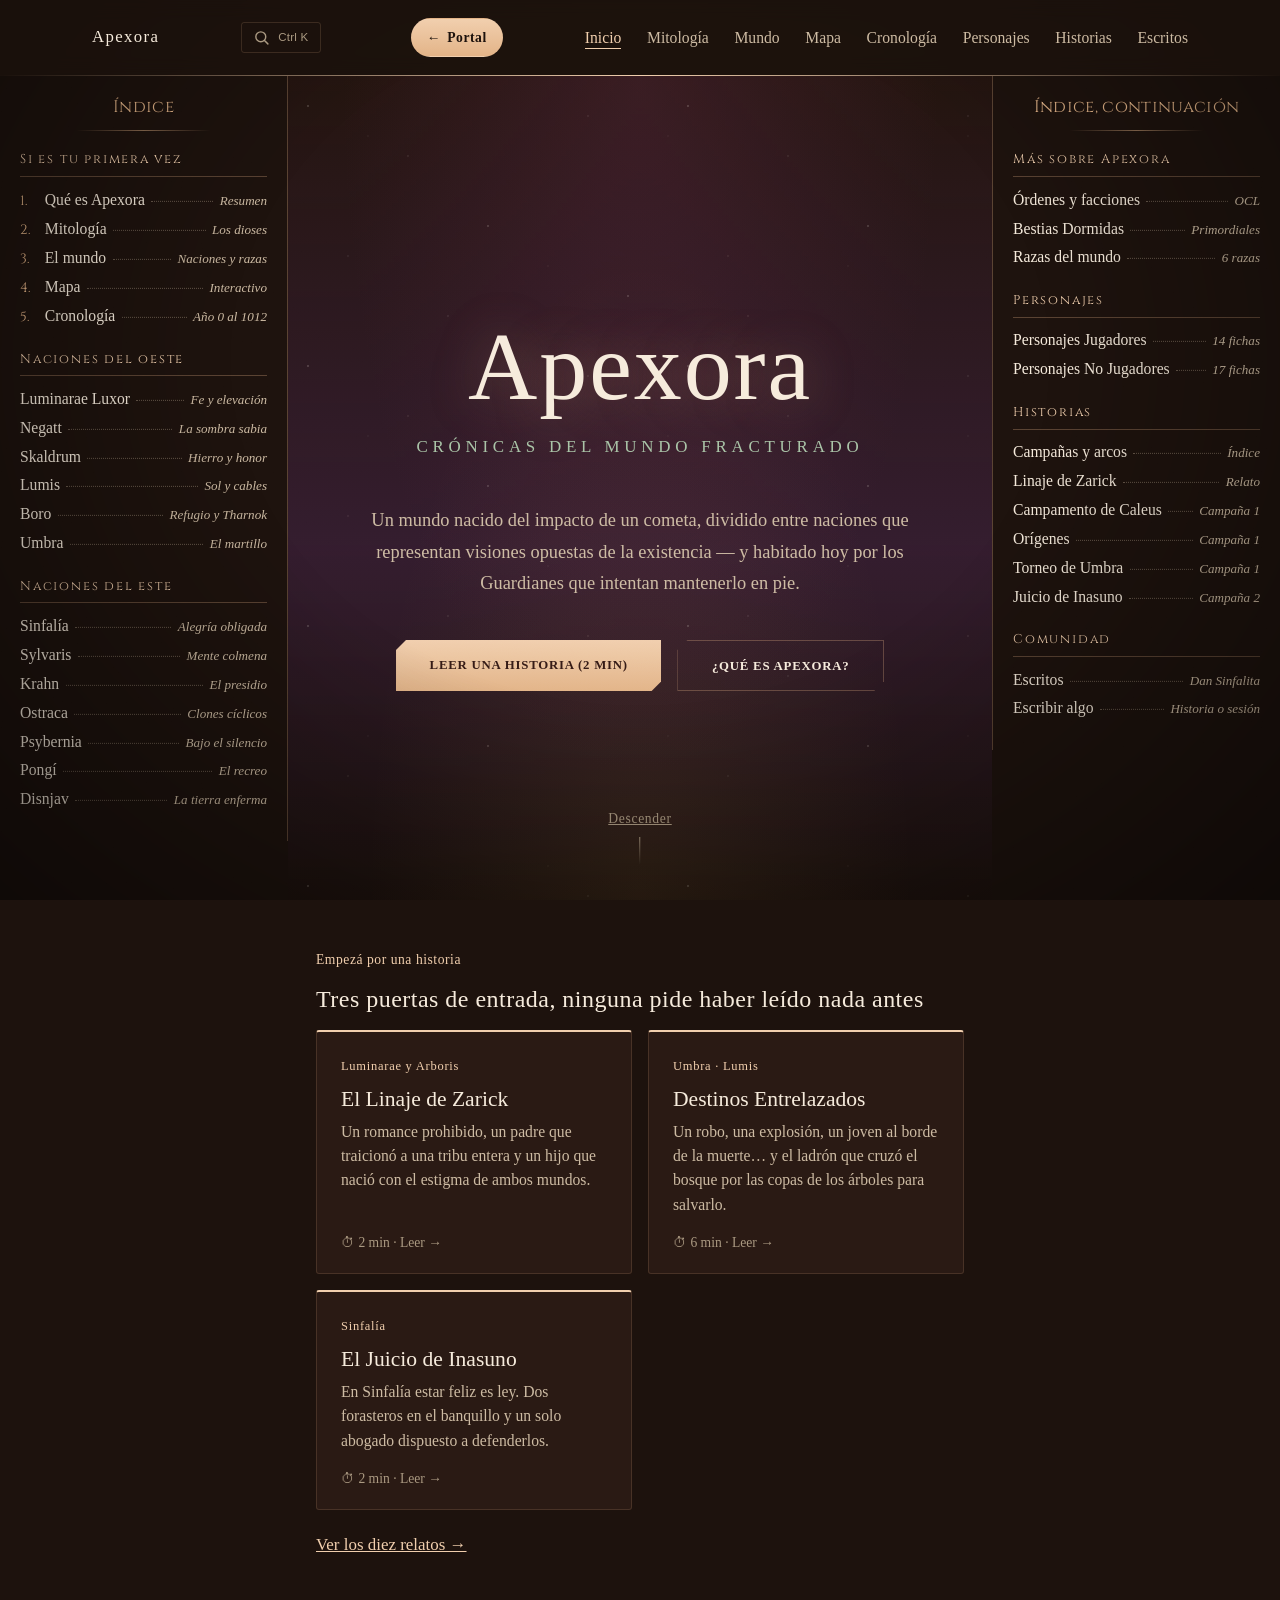
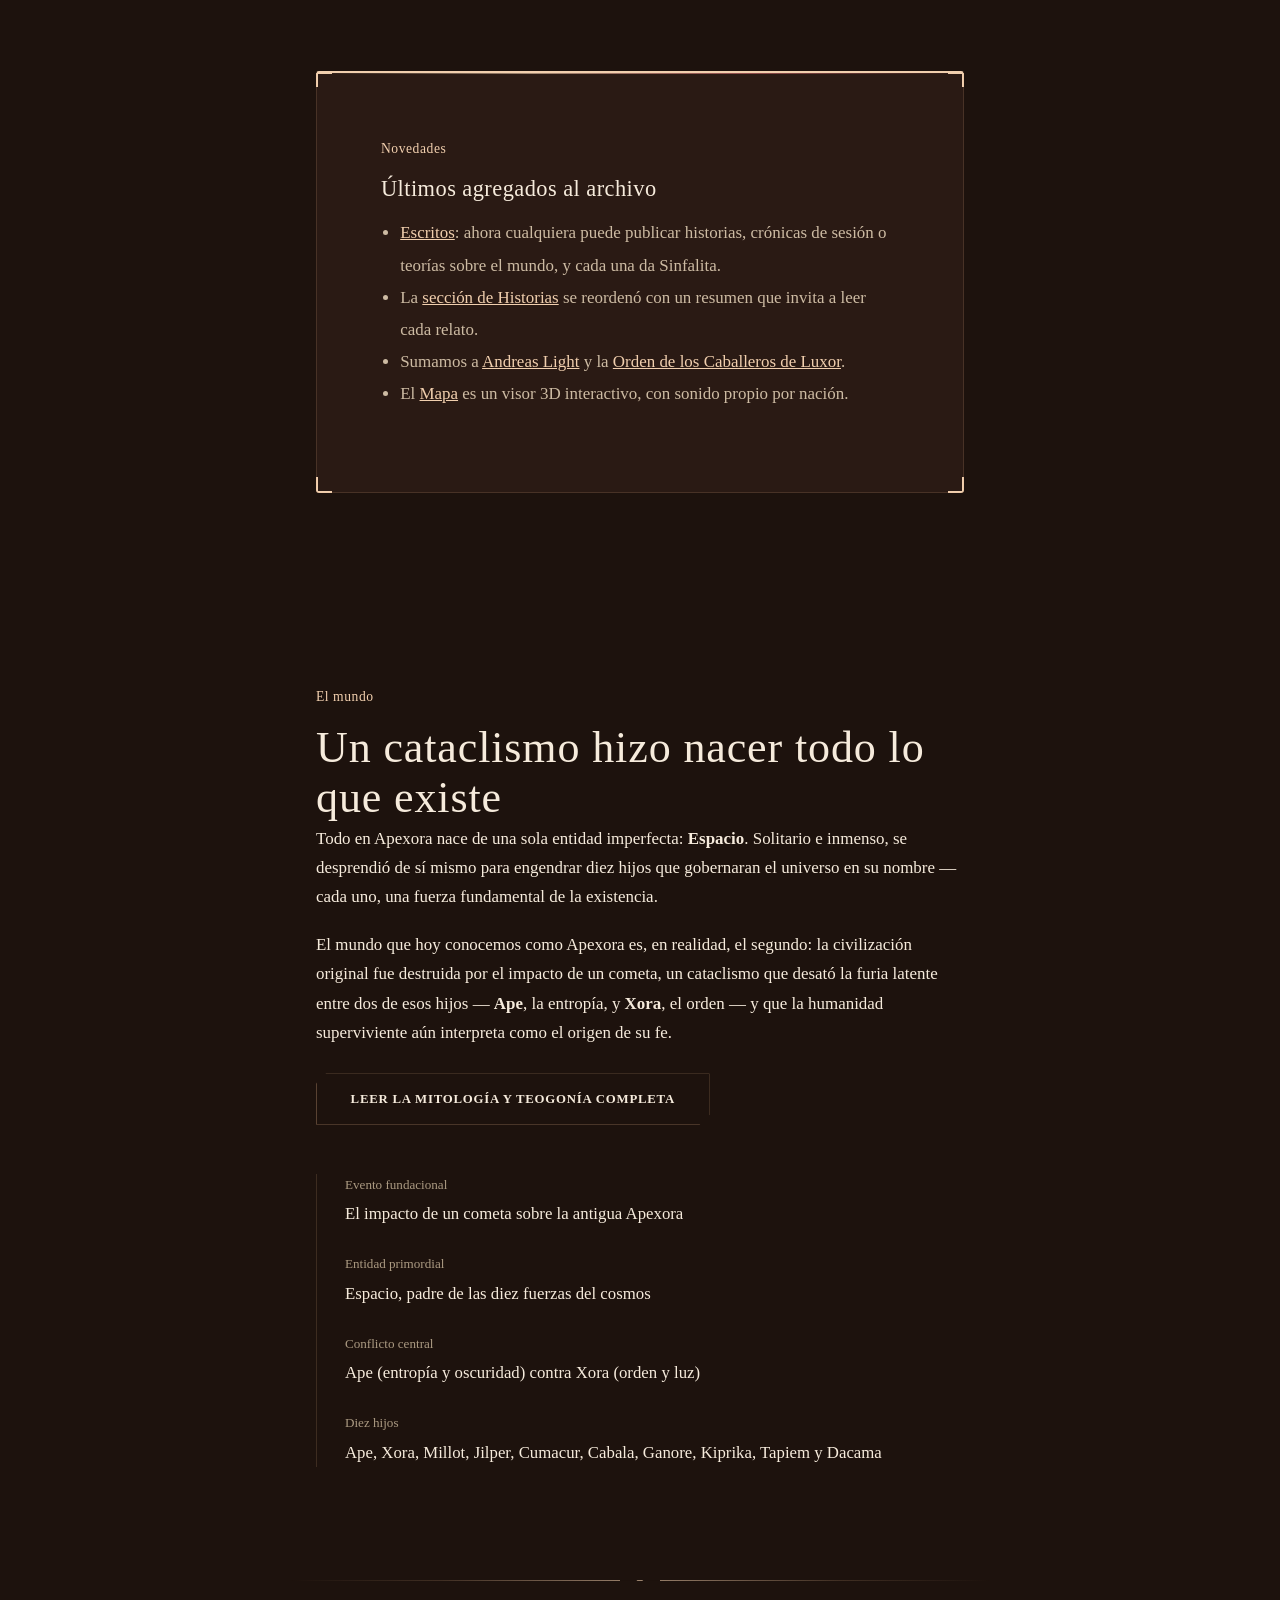
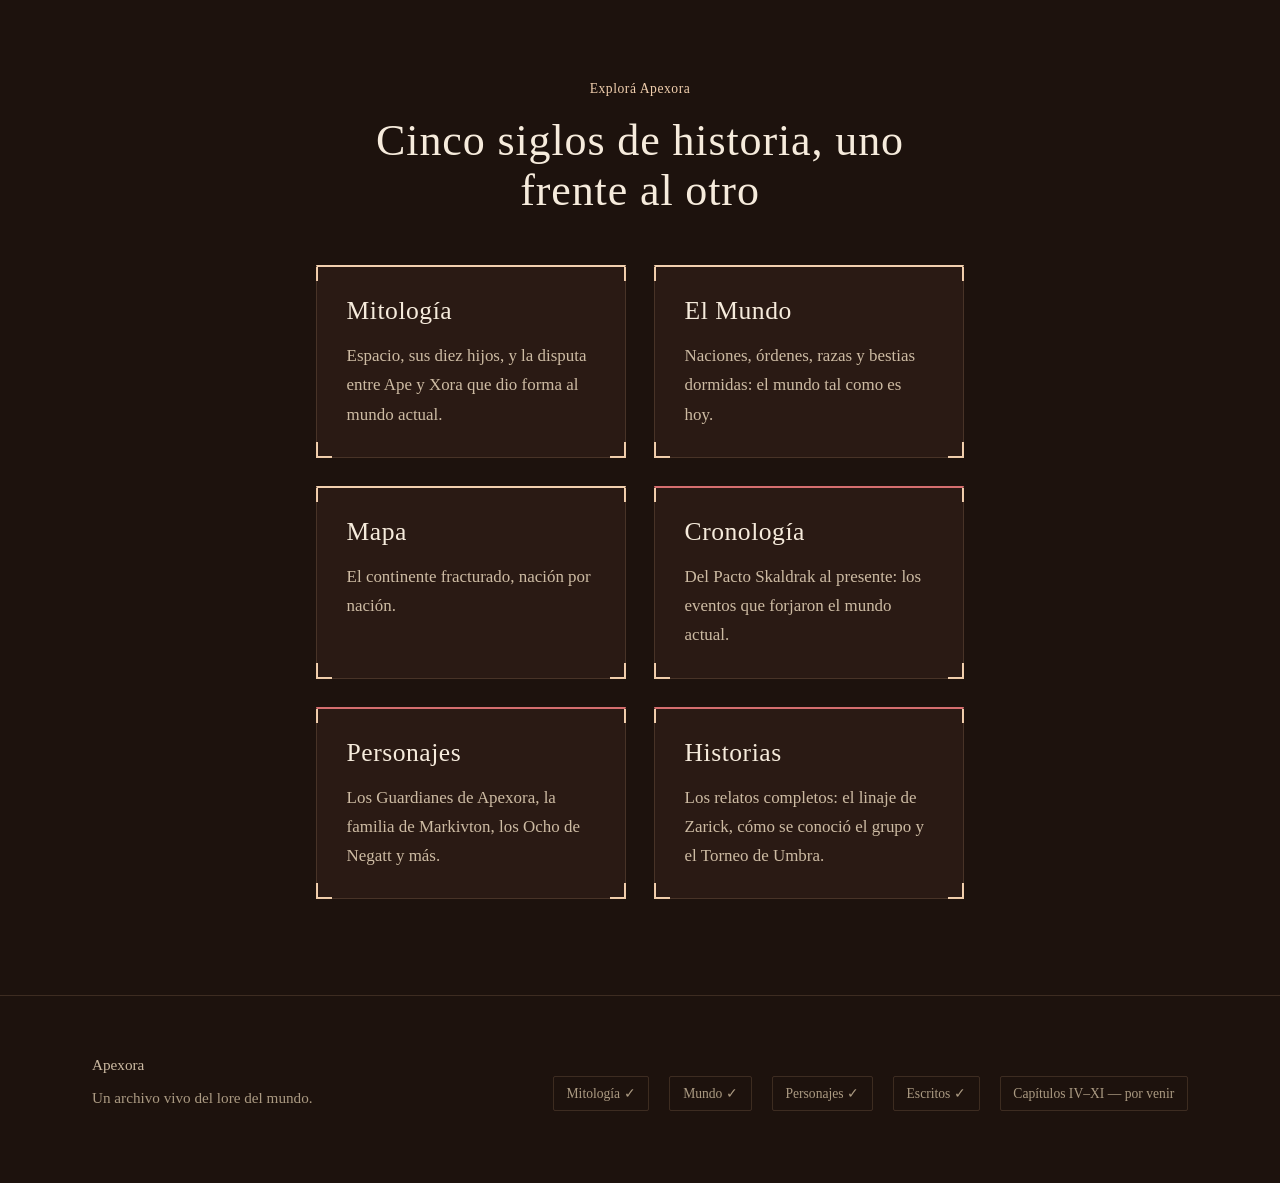
==== commit d2a7b4c2: "debug" ====
--- a/index.html
+++ b/index.html
@@ -283,6 +283,7 @@
       <svg viewBox="0 0 24 24" width="17" height="17" aria-hidden="true"><circle cx="11" cy="11" r="7" fill="none" stroke="currentColor" stroke-width="2"/><line x1="21" y1="21" x2="16.2" y2="16.2" stroke="currentColor" stroke-width="2" stroke-linecap="round"/></svg>
       <span class="nav-search-kbd">Ctrl K</span>
     </button>
+    <a class="nav-portal-btn" href="https://apexora.github.io/Portal/" title="Volver al Portal de Apexora"><span aria-hidden="true">←</span> Portal</a>
     <button class="nav-toggle" aria-label="Abrir menú" aria-expanded="false">&#9776;</button>
     <ul class="nav-links">
       <li><a href="index.html" class="active">Inicio</a></li>
--- a/css/style.css
+++ b/css/style.css
@@ -1770,3 +1770,20 @@
 button.btn-ghost { background: transparent; color: var(--ink); }
 
 .w-form[hidden], .w-gate[hidden] { display: none; }
+
+/* Botón "Volver al Portal": siempre visible en la barra, también en celular */
+.nav-portal-btn {
+  display: inline-flex; align-items: center; gap: .4rem;
+  padding: .45rem .95rem; border-radius: 999px;
+  background: linear-gradient(180deg, var(--gold-soft), var(--gold));
+  color: #1d120d; font-weight: 700; font-size: .85rem; letter-spacing: .04em;
+  text-decoration: none; white-space: nowrap;
+  border: 1px solid transparent; transition: filter .2s, transform .2s;
+}
+.nav-portal-btn:hover, .nav-portal-btn:focus-visible { filter: brightness(1.1); transform: translateY(-1px); }
+@media (max-width: 780px) { .nav-portal-btn { margin-left: auto; margin-right: .5rem; padding: .4rem .8rem; } }
+
+/* Móvil: nada debe ensanchar la página */
+.nation-grid > *, .home-shell > * { min-width: 0; }
+.nation-card dd, .nation-card dt { overflow-wrap: anywhere; }
+html, body { overflow-x: clip; }
